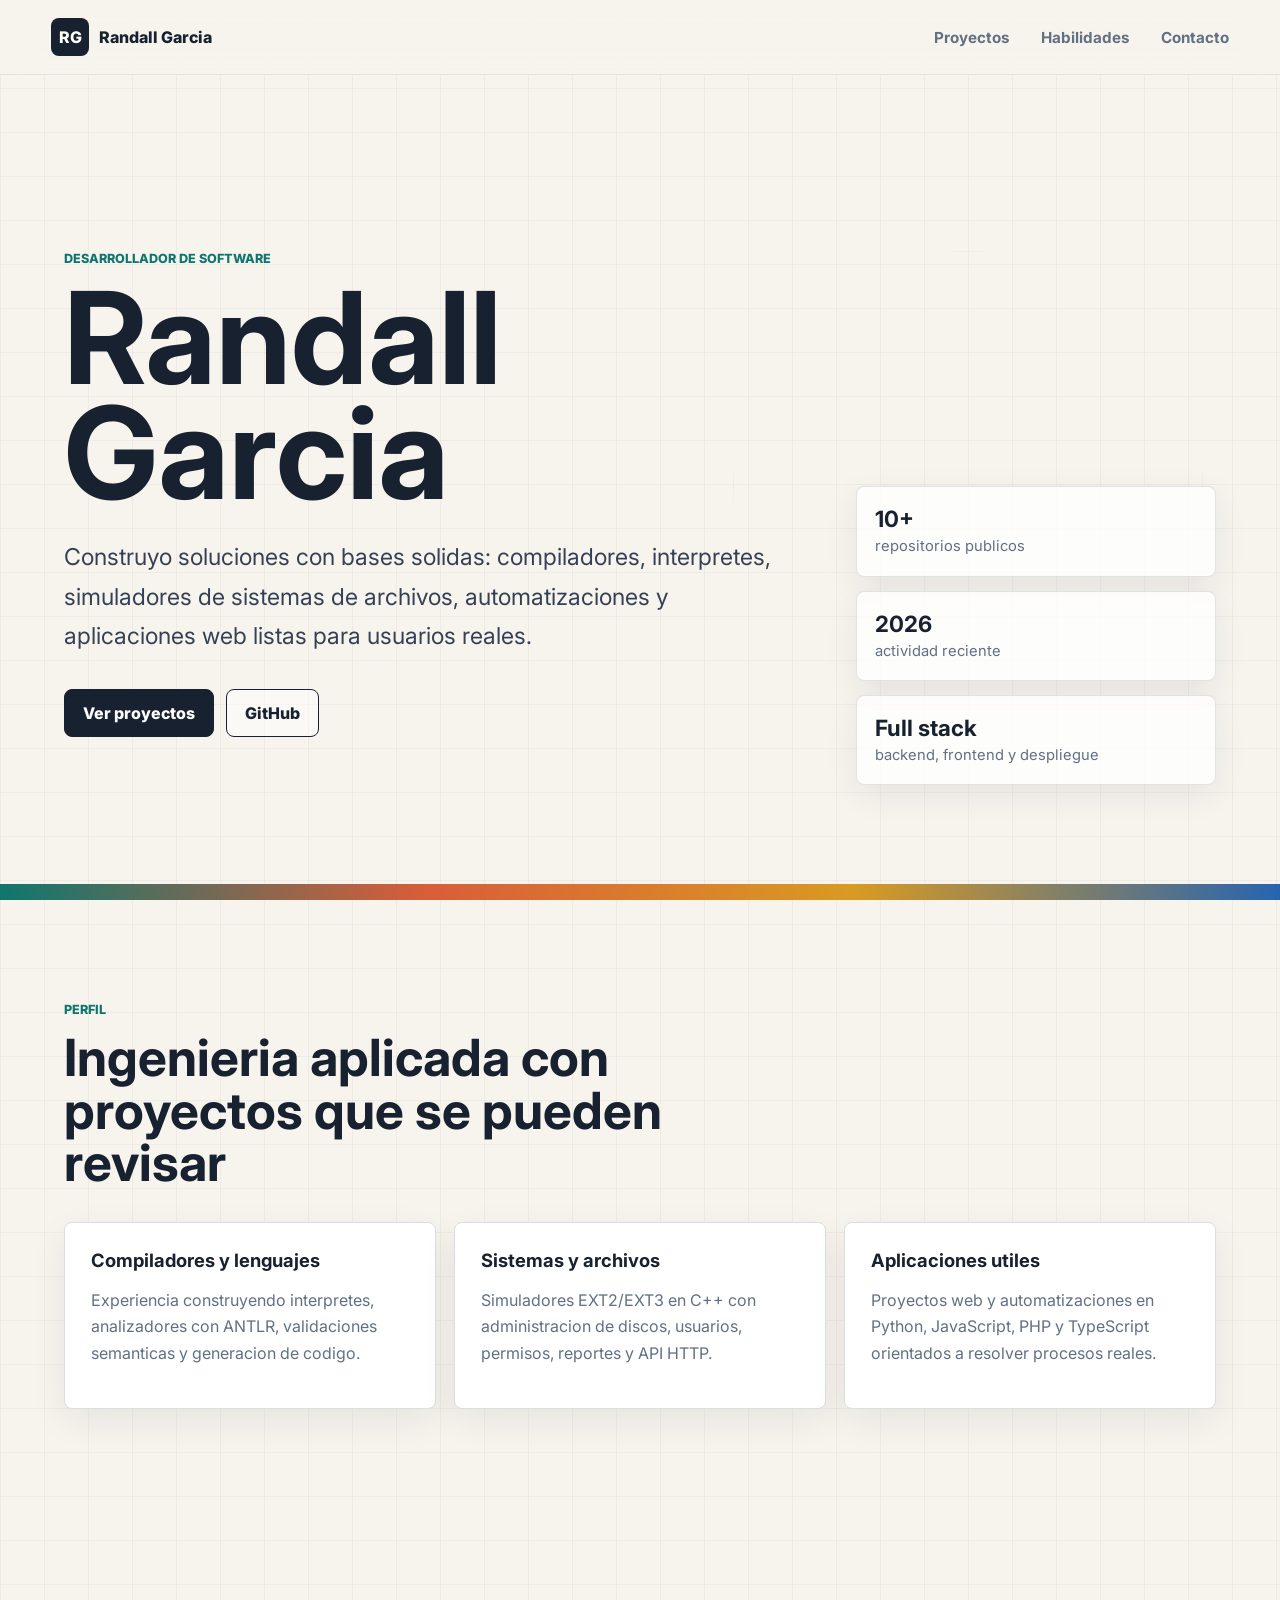
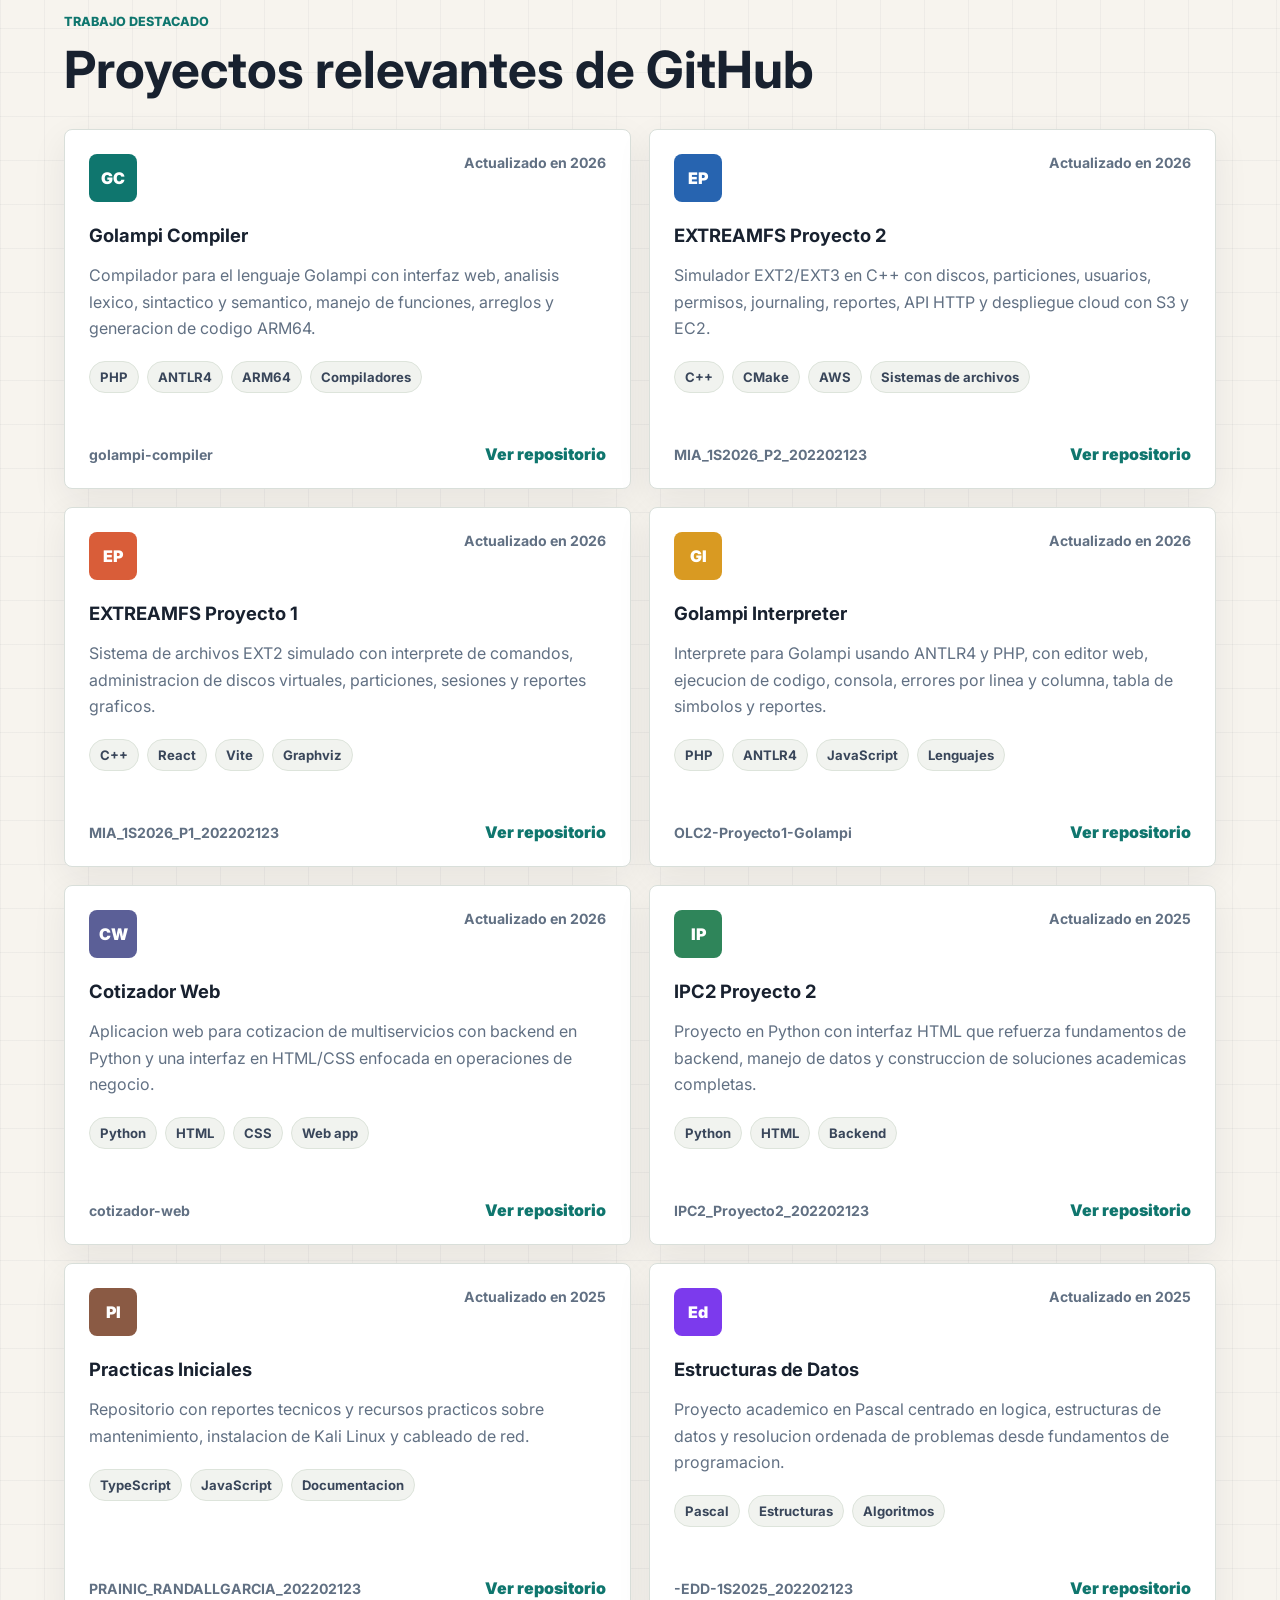
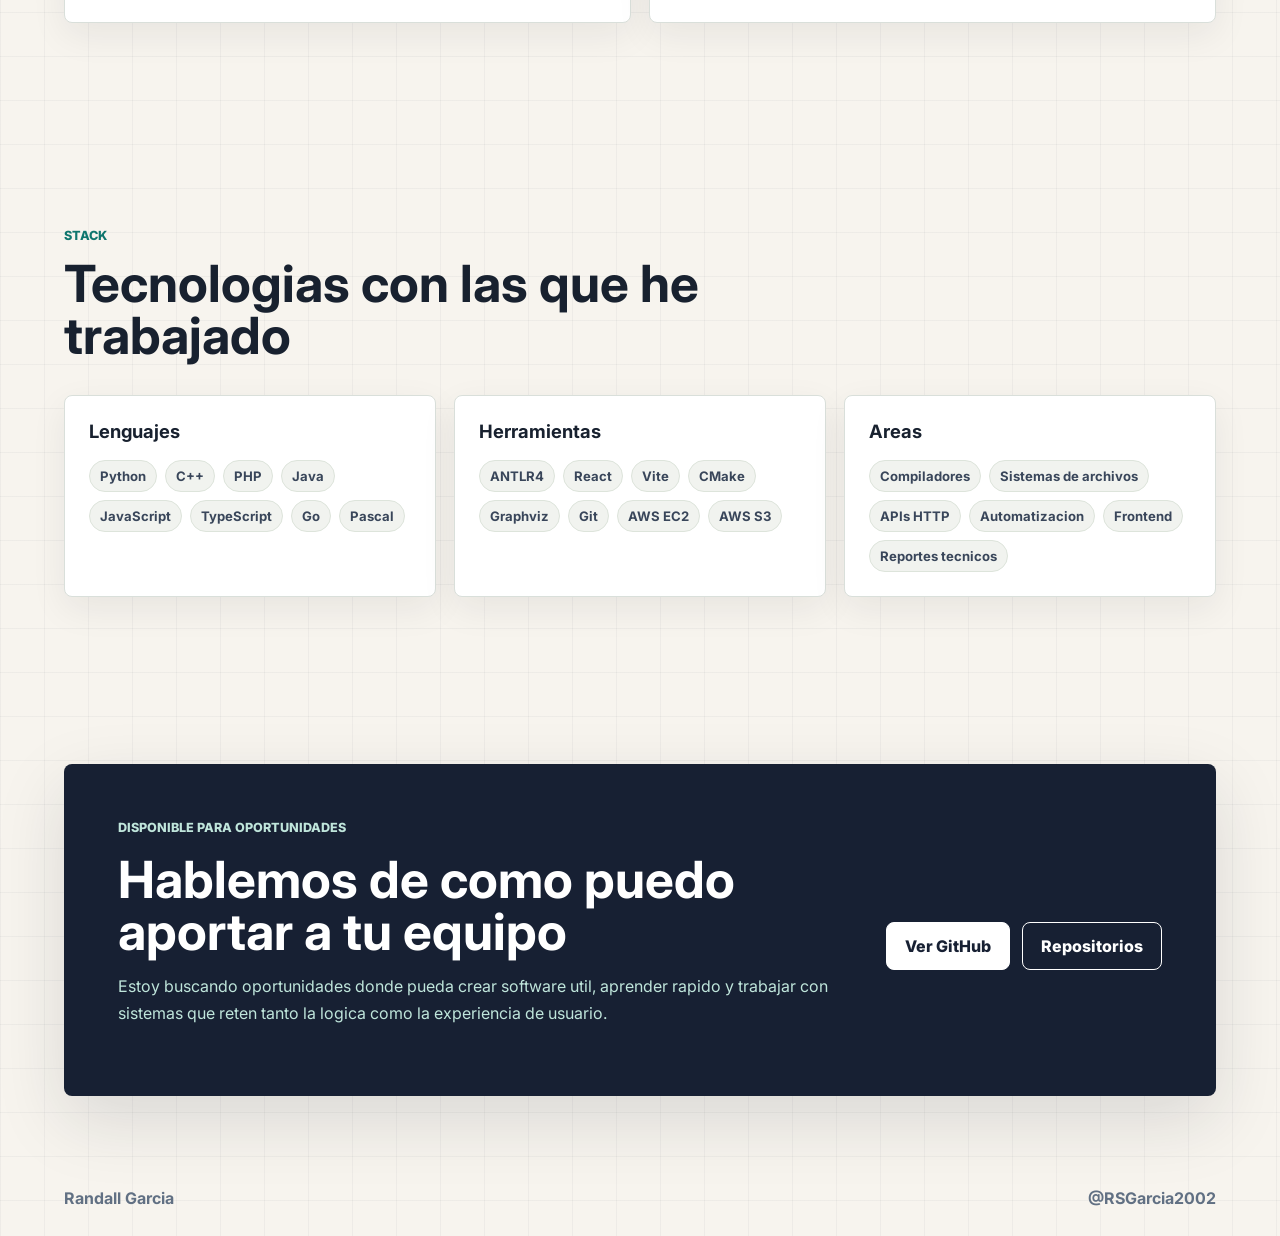
==== index.html @ 8c01e932 "Add portfolio website" ====
<!doctype html>
<html lang="es">
  <head>
    <meta charset="UTF-8" />
    <meta name="viewport" content="width=device-width, initial-scale=1.0" />
    <meta
      name="description"
      content="Portafolio profesional de Randall Garcia, desarrollador de software con proyectos en compiladores, sistemas de archivos, automatizacion y aplicaciones web."
    />
    <title>Randall Garcia | Portafolio</title>
    <link
      rel="icon"
      href="data:image/svg+xml,%3Csvg xmlns='http://www.w3.org/2000/svg' viewBox='0 0 64 64'%3E%3Crect width='64' height='64' rx='12' fill='%2318212f'/%3E%3Ctext x='32' y='40' text-anchor='middle' font-family='Arial,sans-serif' font-size='24' font-weight='700' fill='white'%3ERG%3C/text%3E%3C/svg%3E"
    />
    <link rel="preconnect" href="https://fonts.googleapis.com" />
    <link rel="preconnect" href="https://fonts.gstatic.com" crossorigin />
    <link
      href="https://fonts.googleapis.com/css2?family=Inter:wght@400;500;600;700;800&display=swap"
      rel="stylesheet"
    />
    <link rel="stylesheet" href="styles.css" />
  </head>
  <body>
    <header class="site-header">
      <a class="brand" href="#inicio" aria-label="Ir al inicio">
        <span class="brand-mark">RG</span>
        <span>Randall Garcia</span>
      </a>
      <nav class="nav-links" aria-label="Navegacion principal">
        <a href="#proyectos">Proyectos</a>
        <a href="#habilidades">Habilidades</a>
        <a href="#contacto">Contacto</a>
      </nav>
    </header>

    <main>
      <section class="hero" id="inicio">
        <div class="hero-media" aria-hidden="true">
          <img
            src="https://avatars.githubusercontent.com/u/76526778?v=4"
            alt=""
            loading="eager"
          />
        </div>
        <div class="hero-content">
          <p class="eyebrow">Desarrollador de software</p>
          <h1>Randall Garcia</h1>
          <p class="hero-copy">
            Construyo soluciones con bases solidas: compiladores, interpretes,
            simuladores de sistemas de archivos, automatizaciones y aplicaciones
            web listas para usuarios reales.
          </p>
          <div class="hero-actions">
            <a class="button primary" href="#proyectos">Ver proyectos</a>
            <a class="button ghost" href="https://github.com/RSGarcia2002" target="_blank" rel="noreferrer">
              GitHub
            </a>
          </div>
        </div>
        <aside class="hero-panel" aria-label="Resumen profesional">
          <div>
            <strong>10+</strong>
            <span>repositorios publicos</span>
          </div>
          <div>
            <strong>2026</strong>
            <span>actividad reciente</span>
          </div>
          <div>
            <strong>Full stack</strong>
            <span>backend, frontend y despliegue</span>
          </div>
        </aside>
      </section>

      <section class="section intro-section" aria-label="Enfoque profesional">
        <div class="section-heading">
          <p class="eyebrow">Perfil</p>
          <h2>Ingenieria aplicada con proyectos que se pueden revisar</h2>
        </div>
        <div class="intro-grid">
          <article>
            <h3>Compiladores y lenguajes</h3>
            <p>
              Experiencia construyendo interpretes, analizadores con ANTLR,
              validaciones semanticas y generacion de codigo.
            </p>
          </article>
          <article>
            <h3>Sistemas y archivos</h3>
            <p>
              Simuladores EXT2/EXT3 en C++ con administracion de discos,
              usuarios, permisos, reportes y API HTTP.
            </p>
          </article>
          <article>
            <h3>Aplicaciones utiles</h3>
            <p>
              Proyectos web y automatizaciones en Python, JavaScript, PHP y
              TypeScript orientados a resolver procesos reales.
            </p>
          </article>
        </div>
      </section>

      <section class="section projects-section" id="proyectos">
        <div class="section-heading">
          <p class="eyebrow">Trabajo destacado</p>
          <h2>Proyectos relevantes de GitHub</h2>
        </div>
        <div class="project-grid" id="projectGrid"></div>
      </section>

      <section class="section skills-section" id="habilidades">
        <div class="section-heading">
          <p class="eyebrow">Stack</p>
          <h2>Tecnologias con las que he trabajado</h2>
        </div>
        <div class="skills-layout">
          <div class="skill-group">
            <h3>Lenguajes</h3>
            <div class="chips">
              <span>Python</span>
              <span>C++</span>
              <span>PHP</span>
              <span>Java</span>
              <span>JavaScript</span>
              <span>TypeScript</span>
              <span>Go</span>
              <span>Pascal</span>
            </div>
          </div>
          <div class="skill-group">
            <h3>Herramientas</h3>
            <div class="chips">
              <span>ANTLR4</span>
              <span>React</span>
              <span>Vite</span>
              <span>CMake</span>
              <span>Graphviz</span>
              <span>Git</span>
              <span>AWS EC2</span>
              <span>AWS S3</span>
            </div>
          </div>
          <div class="skill-group">
            <h3>Areas</h3>
            <div class="chips">
              <span>Compiladores</span>
              <span>Sistemas de archivos</span>
              <span>APIs HTTP</span>
              <span>Automatizacion</span>
              <span>Frontend</span>
              <span>Reportes tecnicos</span>
            </div>
          </div>
        </div>
      </section>

      <section class="contact-section" id="contacto">
        <div>
          <p class="eyebrow">Disponible para oportunidades</p>
          <h2>Hablemos de como puedo aportar a tu equipo</h2>
          <p>
            Estoy buscando oportunidades donde pueda crear software util,
            aprender rapido y trabajar con sistemas que reten tanto la logica
            como la experiencia de usuario.
          </p>
        </div>
        <div class="contact-actions">
          <a class="button primary" href="https://github.com/RSGarcia2002" target="_blank" rel="noreferrer">
            Ver GitHub
          </a>
          <a class="button ghost" href="https://github.com/RSGarcia2002?tab=repositories" target="_blank" rel="noreferrer">
            Repositorios
          </a>
        </div>
      </section>
    </main>

    <footer class="site-footer">
      <span>Randall Garcia</span>
      <a href="https://github.com/RSGarcia2002" target="_blank" rel="noreferrer">@RSGarcia2002</a>
    </footer>

    <script src="script.js"></script>
  </body>
</html>
---- styles.css ----
:root {
  color-scheme: light;
  --ink: #18212f;
  --muted: #617083;
  --paper: #f7f4ee;
  --surface: #ffffff;
  --line: #d9dfda;
  --teal: #0f766e;
  --coral: #d95d39;
  --amber: #d99a22;
  --blue: #2764b0;
  --shadow: 0 24px 70px rgba(24, 33, 47, 0.13);
}

* {
  box-sizing: border-box;
}

html {
  scroll-behavior: smooth;
}

body {
  margin: 0;
  font-family: Inter, system-ui, -apple-system, BlinkMacSystemFont, "Segoe UI", sans-serif;
  color: var(--ink);
  background:
    linear-gradient(90deg, rgba(24, 33, 47, 0.04) 1px, transparent 1px),
    linear-gradient(rgba(24, 33, 47, 0.04) 1px, transparent 1px),
    var(--paper);
  background-size: 44px 44px;
}

a {
  color: inherit;
  text-decoration: none;
}

.site-header {
  position: sticky;
  top: 0;
  z-index: 10;
  display: flex;
  align-items: center;
  justify-content: space-between;
  gap: 24px;
  padding: 18px clamp(18px, 4vw, 56px);
  background: rgba(247, 244, 238, 0.88);
  border-bottom: 1px solid rgba(24, 33, 47, 0.08);
  backdrop-filter: blur(16px);
}

.brand {
  display: inline-flex;
  align-items: center;
  gap: 10px;
  font-weight: 800;
}

.brand-mark {
  display: inline-grid;
  width: 38px;
  height: 38px;
  place-items: center;
  color: white;
  background: var(--ink);
  border-radius: 8px;
}

.nav-links {
  display: flex;
  align-items: center;
  gap: clamp(14px, 3vw, 32px);
  color: var(--muted);
  font-size: 0.95rem;
  font-weight: 700;
}

.nav-links a:hover {
  color: var(--ink);
}

.hero {
  position: relative;
  min-height: calc(100svh - 75px);
  display: grid;
  grid-template-columns: minmax(0, 1fr) minmax(240px, 360px);
  align-items: center;
  gap: clamp(28px, 5vw, 72px);
  padding: clamp(44px, 7vw, 96px) clamp(18px, 5vw, 72px) clamp(36px, 6vw, 78px);
  overflow: hidden;
}

.hero::after {
  content: "";
  position: absolute;
  right: 0;
  bottom: 0;
  left: 0;
  height: 16px;
  background: linear-gradient(90deg, var(--teal), var(--coral), var(--amber), var(--blue));
}

.hero-media {
  position: absolute;
  right: clamp(18px, 6vw, 92px);
  top: 50%;
  width: min(42vw, 470px);
  aspect-ratio: 1;
  transform: translateY(-50%);
  opacity: 0.16;
  pointer-events: none;
}

.hero-media img {
  width: 100%;
  height: 100%;
  object-fit: cover;
  border-radius: 999px;
  filter: grayscale(1) contrast(1.1);
}

.hero-content {
  position: relative;
  z-index: 1;
  max-width: 860px;
}

.eyebrow {
  margin: 0 0 14px;
  color: var(--teal);
  font-size: 0.79rem;
  font-weight: 800;
  letter-spacing: 0;
  text-transform: uppercase;
}

h1,
h2,
h3,
p {
  overflow-wrap: anywhere;
}

h1 {
  max-width: 900px;
  margin: 0;
  font-size: clamp(3.4rem, 10vw, 8.8rem);
  line-height: 0.9;
  letter-spacing: 0;
}

.hero-copy {
  max-width: 760px;
  margin: 28px 0 0;
  color: #344155;
  font-size: clamp(1.08rem, 2vw, 1.45rem);
  line-height: 1.7;
}

.hero-actions,
.contact-actions {
  display: flex;
  flex-wrap: wrap;
  gap: 12px;
  margin-top: 32px;
}

.button {
  display: inline-flex;
  min-height: 48px;
  align-items: center;
  justify-content: center;
  padding: 0 18px;
  border: 1px solid var(--ink);
  border-radius: 8px;
  font-weight: 800;
  transition: transform 160ms ease, background 160ms ease, color 160ms ease;
}

.button:hover {
  transform: translateY(-2px);
}

.button.primary {
  color: white;
  background: var(--ink);
}

.button.ghost {
  background: rgba(255, 255, 255, 0.45);
}

.hero-panel {
  position: relative;
  z-index: 1;
  display: grid;
  gap: 14px;
  align-self: end;
  padding-bottom: 38px;
}

.hero-panel div {
  padding: 18px;
  background: rgba(255, 255, 255, 0.78);
  border: 1px solid rgba(24, 33, 47, 0.12);
  border-radius: 8px;
  box-shadow: 0 10px 32px rgba(24, 33, 47, 0.08);
}

.hero-panel strong,
.hero-panel span {
  display: block;
}

.hero-panel strong {
  font-size: 1.4rem;
}

.hero-panel span {
  margin-top: 4px;
  color: var(--muted);
  font-size: 0.92rem;
  line-height: 1.45;
}

.section {
  padding: clamp(58px, 8vw, 104px) clamp(18px, 5vw, 72px);
}

.section-heading {
  max-width: 760px;
  margin-bottom: 34px;
}

.section-heading h2,
.contact-section h2 {
  margin: 0;
  font-size: clamp(2rem, 4vw, 4rem);
  line-height: 1.02;
  letter-spacing: 0;
}

.intro-grid,
.project-grid,
.skills-layout {
  display: grid;
  gap: 18px;
}

.intro-grid {
  grid-template-columns: repeat(3, minmax(0, 1fr));
}

.intro-grid article,
.project-card,
.skill-group {
  background: var(--surface);
  border: 1px solid var(--line);
  border-radius: 8px;
  box-shadow: 0 12px 36px rgba(24, 33, 47, 0.07);
}

.intro-grid article {
  padding: 26px;
}

.intro-grid h3,
.project-card h3,
.skill-group h3 {
  margin: 0;
  font-size: 1.15rem;
}

.intro-grid p,
.project-card p,
.contact-section p {
  color: var(--muted);
  line-height: 1.65;
}

.project-grid {
  grid-template-columns: repeat(2, minmax(0, 1fr));
}

.project-card {
  display: flex;
  min-height: 360px;
  flex-direction: column;
  padding: 24px;
}

.project-topline {
  display: flex;
  align-items: flex-start;
  justify-content: space-between;
  gap: 14px;
  margin-bottom: 22px;
}

.project-icon {
  display: inline-grid;
  width: 48px;
  height: 48px;
  flex: 0 0 auto;
  place-items: center;
  color: white;
  background: var(--accent, var(--teal));
  border-radius: 8px;
  font-weight: 900;
}

.project-card p {
  margin: 16px 0 0;
}

.project-tags,
.chips {
  display: flex;
  flex-wrap: wrap;
  gap: 8px;
}

.project-tags {
  margin-top: 20px;
}

.project-tags span,
.chips span {
  display: inline-flex;
  min-height: 32px;
  align-items: center;
  padding: 0 10px;
  color: #39465a;
  background: #f1f3ef;
  border: 1px solid #dde4db;
  border-radius: 999px;
  font-size: 0.82rem;
  font-weight: 700;
}

.project-footer {
  display: flex;
  flex-wrap: wrap;
  align-items: center;
  justify-content: space-between;
  gap: 14px;
  margin-top: auto;
  padding-top: 24px;
}

.project-date {
  color: var(--muted);
  font-size: 0.88rem;
  font-weight: 700;
}

.project-link {
  color: var(--teal);
  font-weight: 900;
}

.project-link:hover {
  color: var(--coral);
}

.skills-layout {
  grid-template-columns: repeat(3, minmax(0, 1fr));
}

.skill-group {
  padding: 24px;
}

.chips {
  margin-top: 18px;
}

.contact-section {
  display: grid;
  grid-template-columns: minmax(0, 1fr) auto;
  gap: 32px;
  align-items: center;
  margin: clamp(18px, 5vw, 72px);
  padding: clamp(28px, 5vw, 54px);
  color: white;
  background: #172033;
  border-radius: 8px;
  box-shadow: var(--shadow);
}

.contact-section .eyebrow,
.contact-section p {
  color: #bfe5db;
}

.contact-section .button {
  border-color: white;
}

.contact-section .button.primary {
  color: #172033;
  background: white;
}

.contact-section .button.ghost {
  color: white;
  background: transparent;
}

.site-footer {
  display: flex;
  flex-wrap: wrap;
  justify-content: space-between;
  gap: 14px;
  padding: 28px clamp(18px, 5vw, 72px);
  color: var(--muted);
  font-weight: 700;
}

@media (max-width: 920px) {
  .hero {
    grid-template-columns: 1fr;
  }

  .hero-media {
    width: min(78vw, 420px);
    right: -80px;
    top: 36%;
  }

  .hero-panel {
    grid-template-columns: repeat(3, minmax(0, 1fr));
    padding-bottom: 24px;
  }

  .intro-grid,
  .project-grid,
  .skills-layout,
  .contact-section {
    grid-template-columns: 1fr;
  }
}

@media (max-width: 680px) {
  .site-header {
    align-items: flex-start;
    flex-direction: column;
  }

  .nav-links {
    width: 100%;
    justify-content: space-between;
  }

  .hero {
    min-height: auto;
    padding-top: 54px;
  }

  .hero-panel {
    grid-template-columns: 1fr;
  }

  .project-card {
    min-height: auto;
  }

  .contact-actions {
    align-items: stretch;
    flex-direction: column;
  }

  .button {
    width: 100%;
  }
}
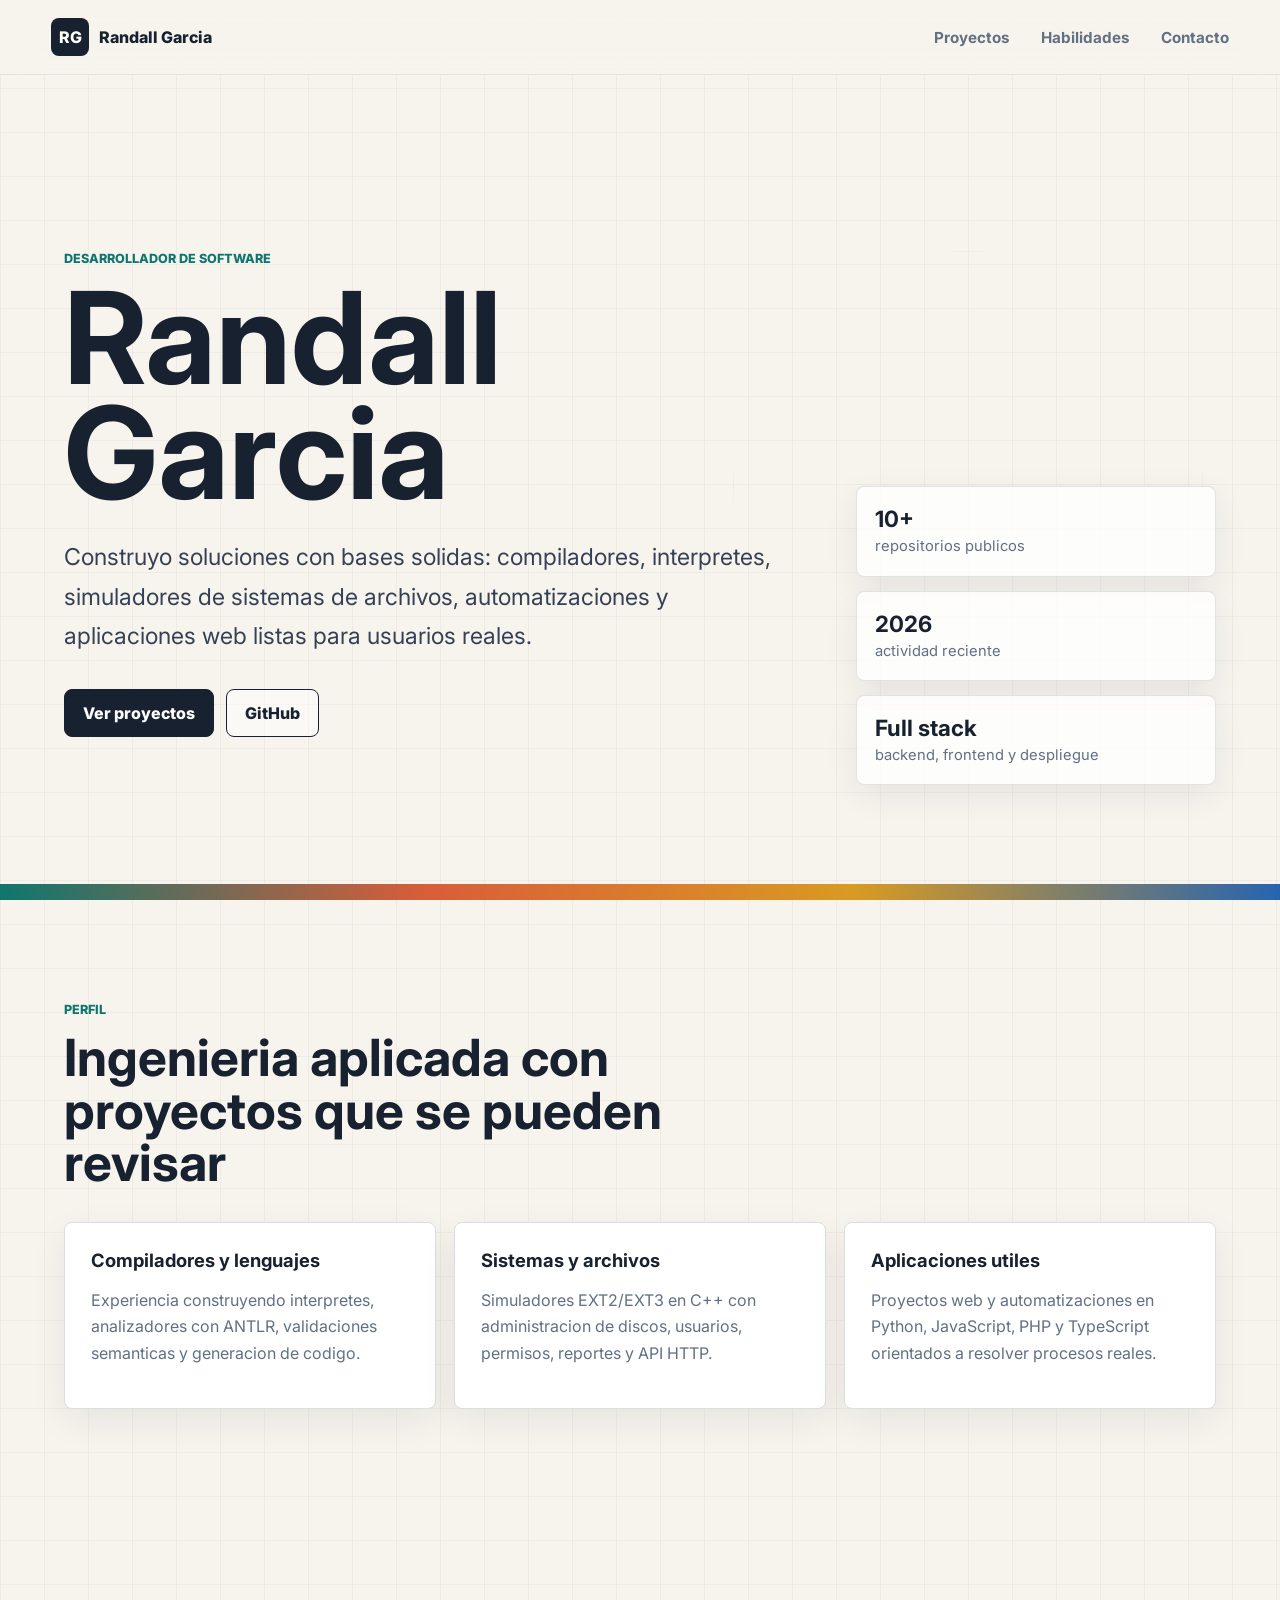
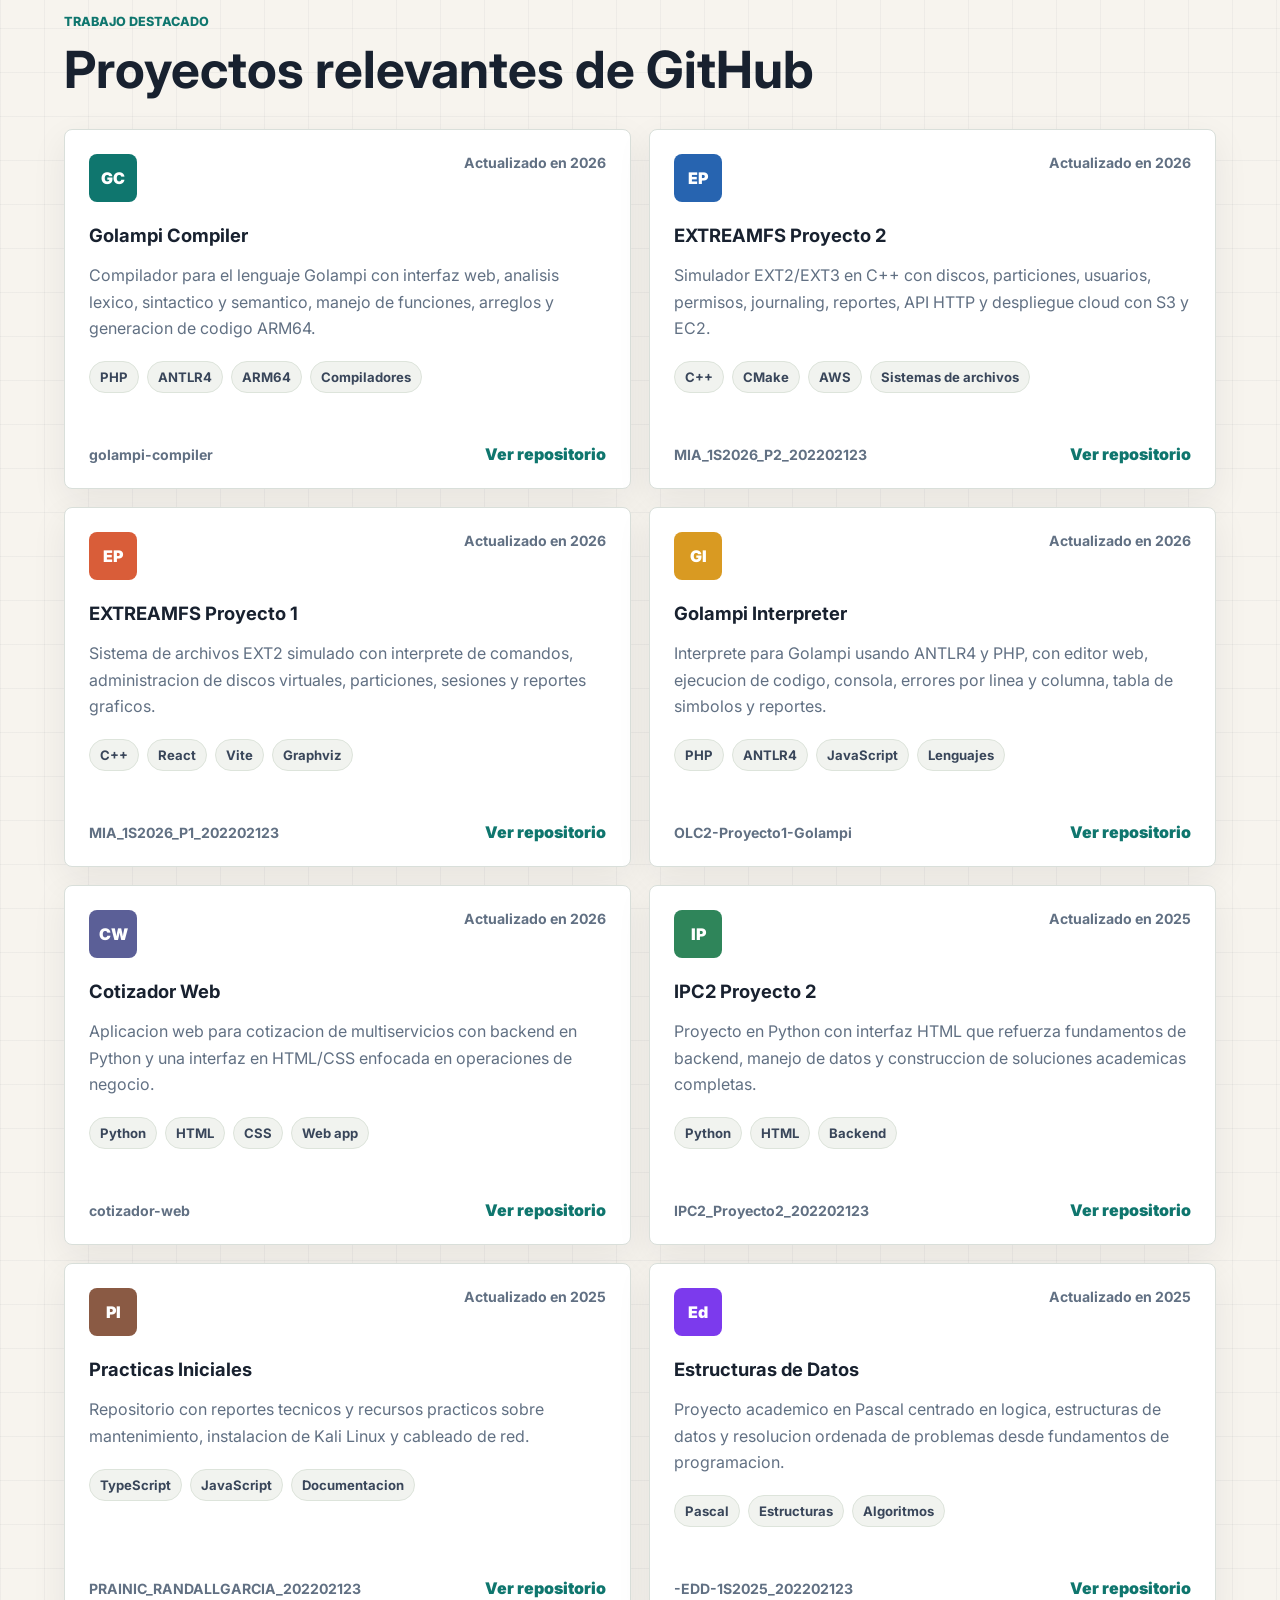
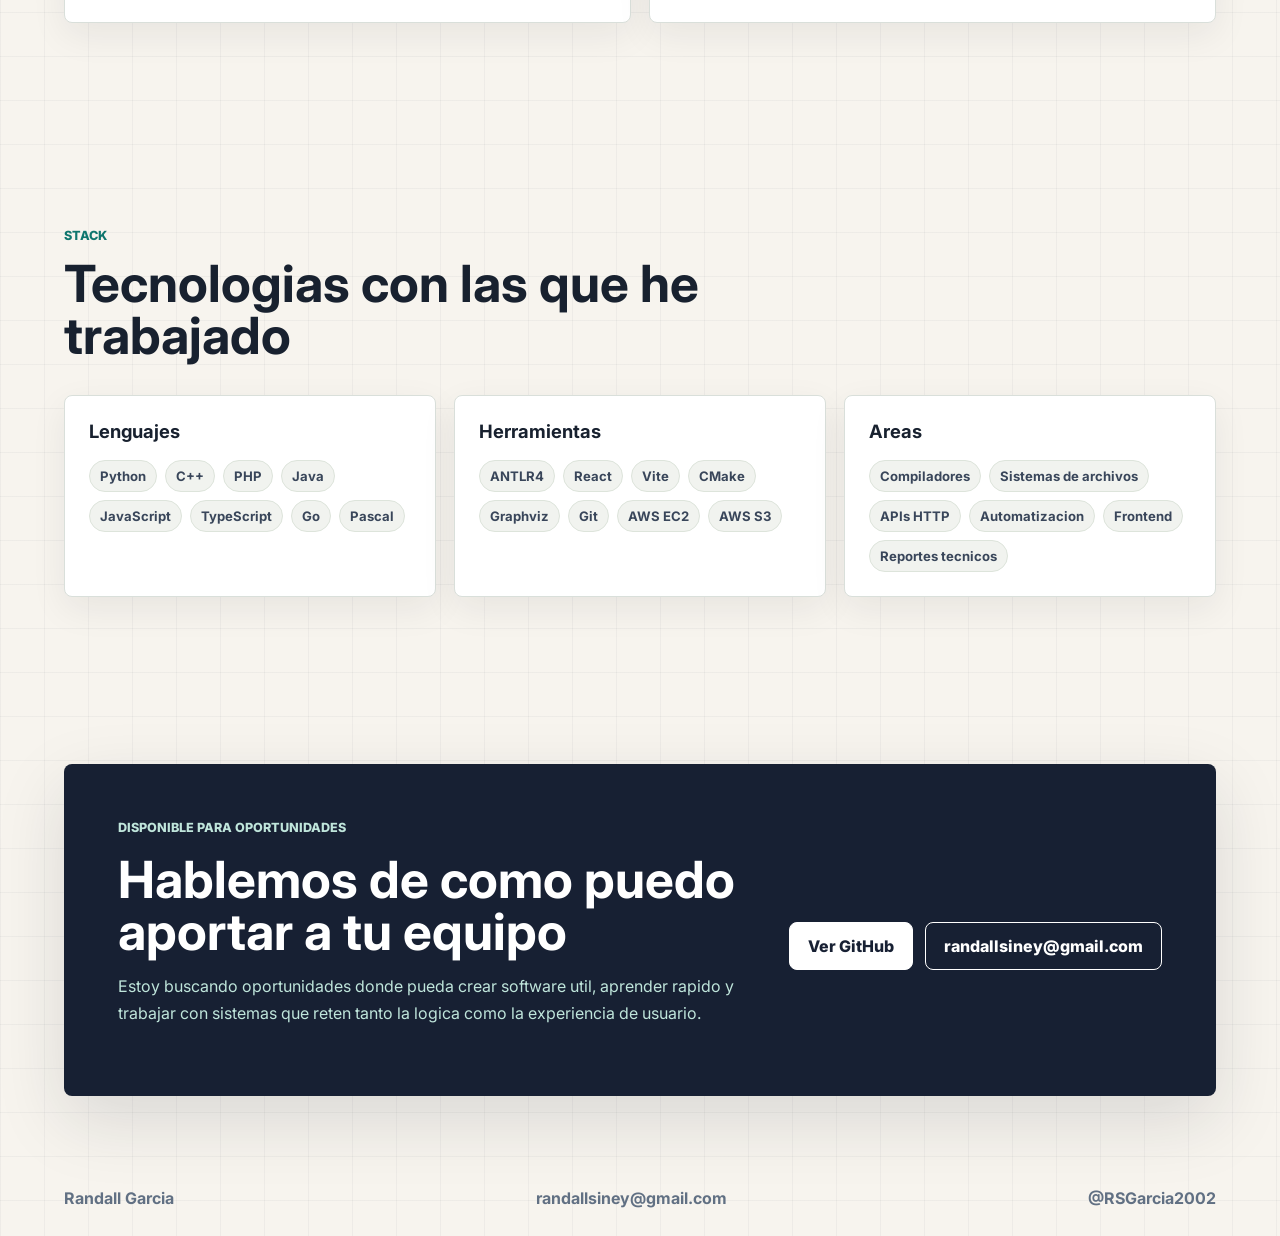
==== commit 7d7188d5: "Add contact email" ====
--- a/index.html
+++ b/index.html
@@ -171,8 +171,8 @@
           <a class="button primary" href="https://github.com/RSGarcia2002" target="_blank" rel="noreferrer">
             Ver GitHub
           </a>
-          <a class="button ghost" href="https://github.com/RSGarcia2002?tab=repositories" target="_blank" rel="noreferrer">
-            Repositorios
+          <a class="button ghost" href="mailto:randallsiney@gmail.com">
+            randallsiney@gmail.com
           </a>
         </div>
       </section>
@@ -180,6 +180,7 @@
 
     <footer class="site-footer">
       <span>Randall Garcia</span>
+      <a href="mailto:randallsiney@gmail.com">randallsiney@gmail.com</a>
       <a href="https://github.com/RSGarcia2002" target="_blank" rel="noreferrer">@RSGarcia2002</a>
     </footer>
 
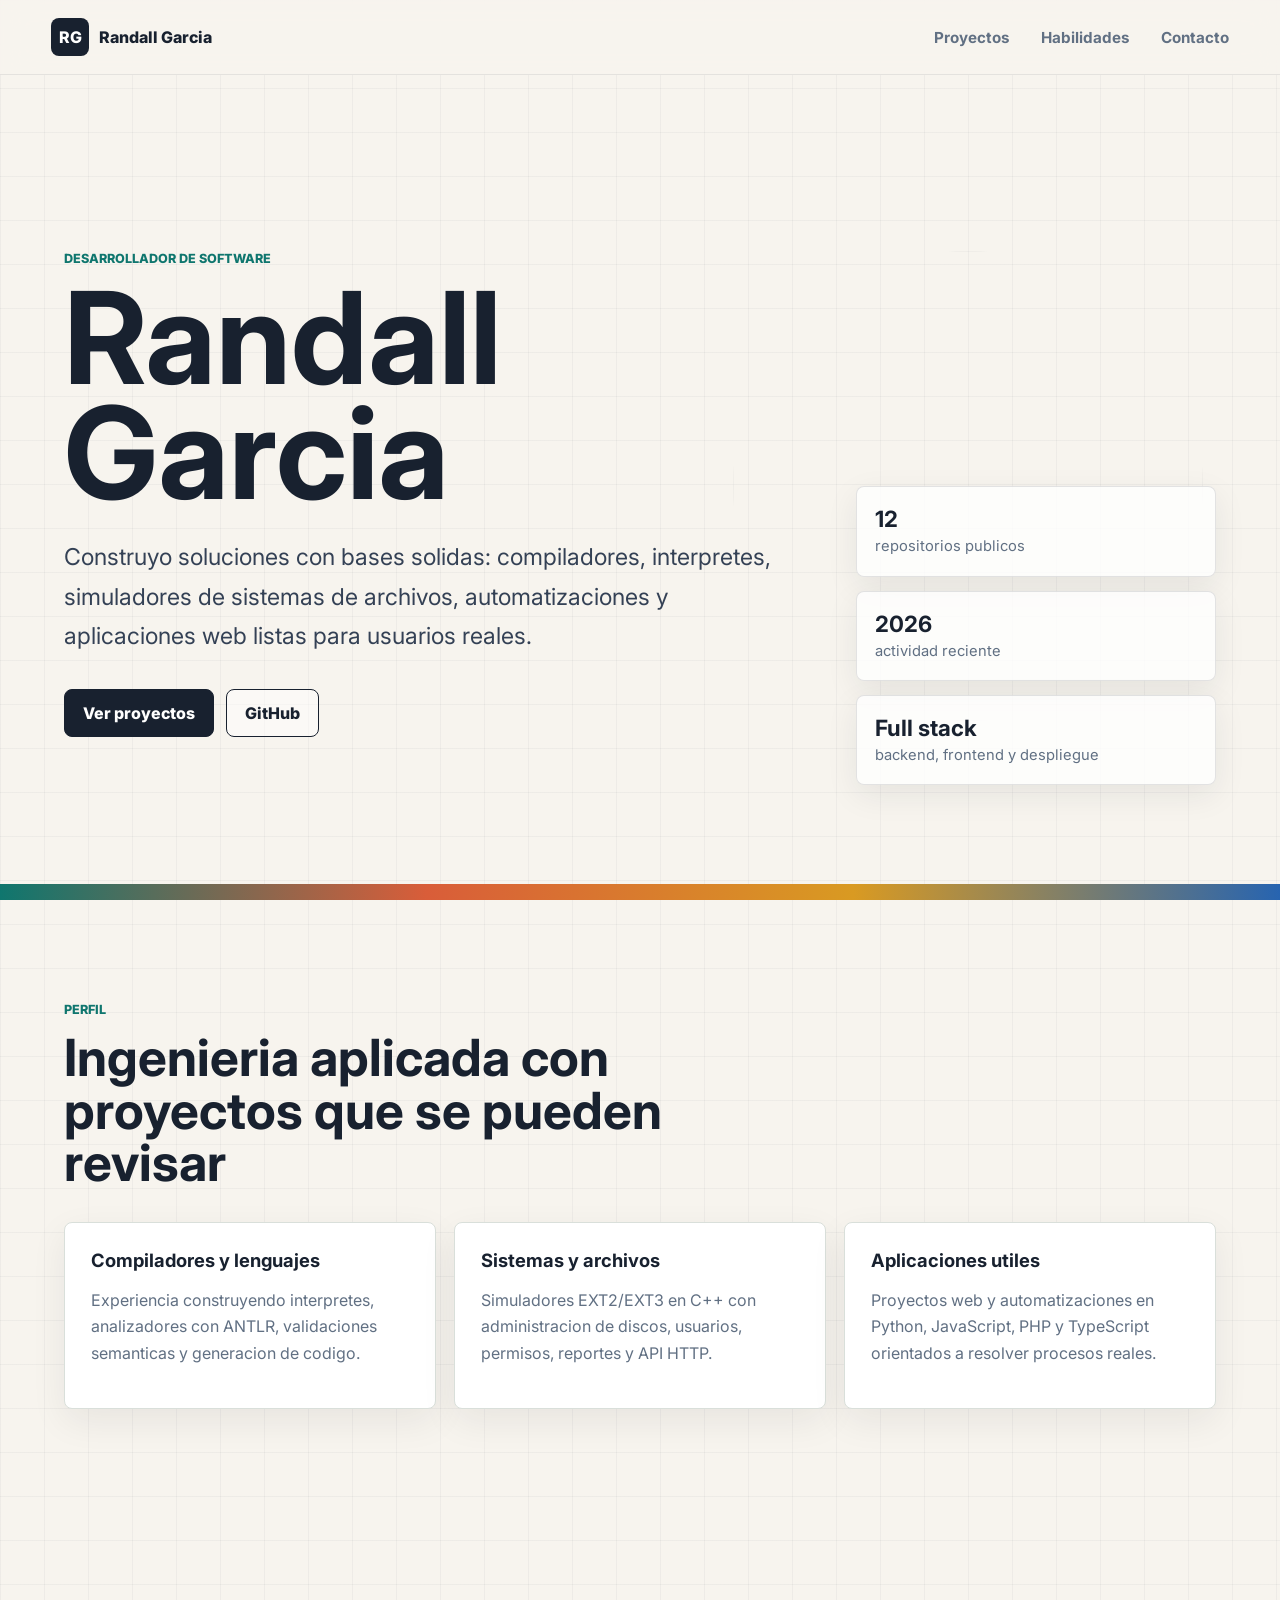
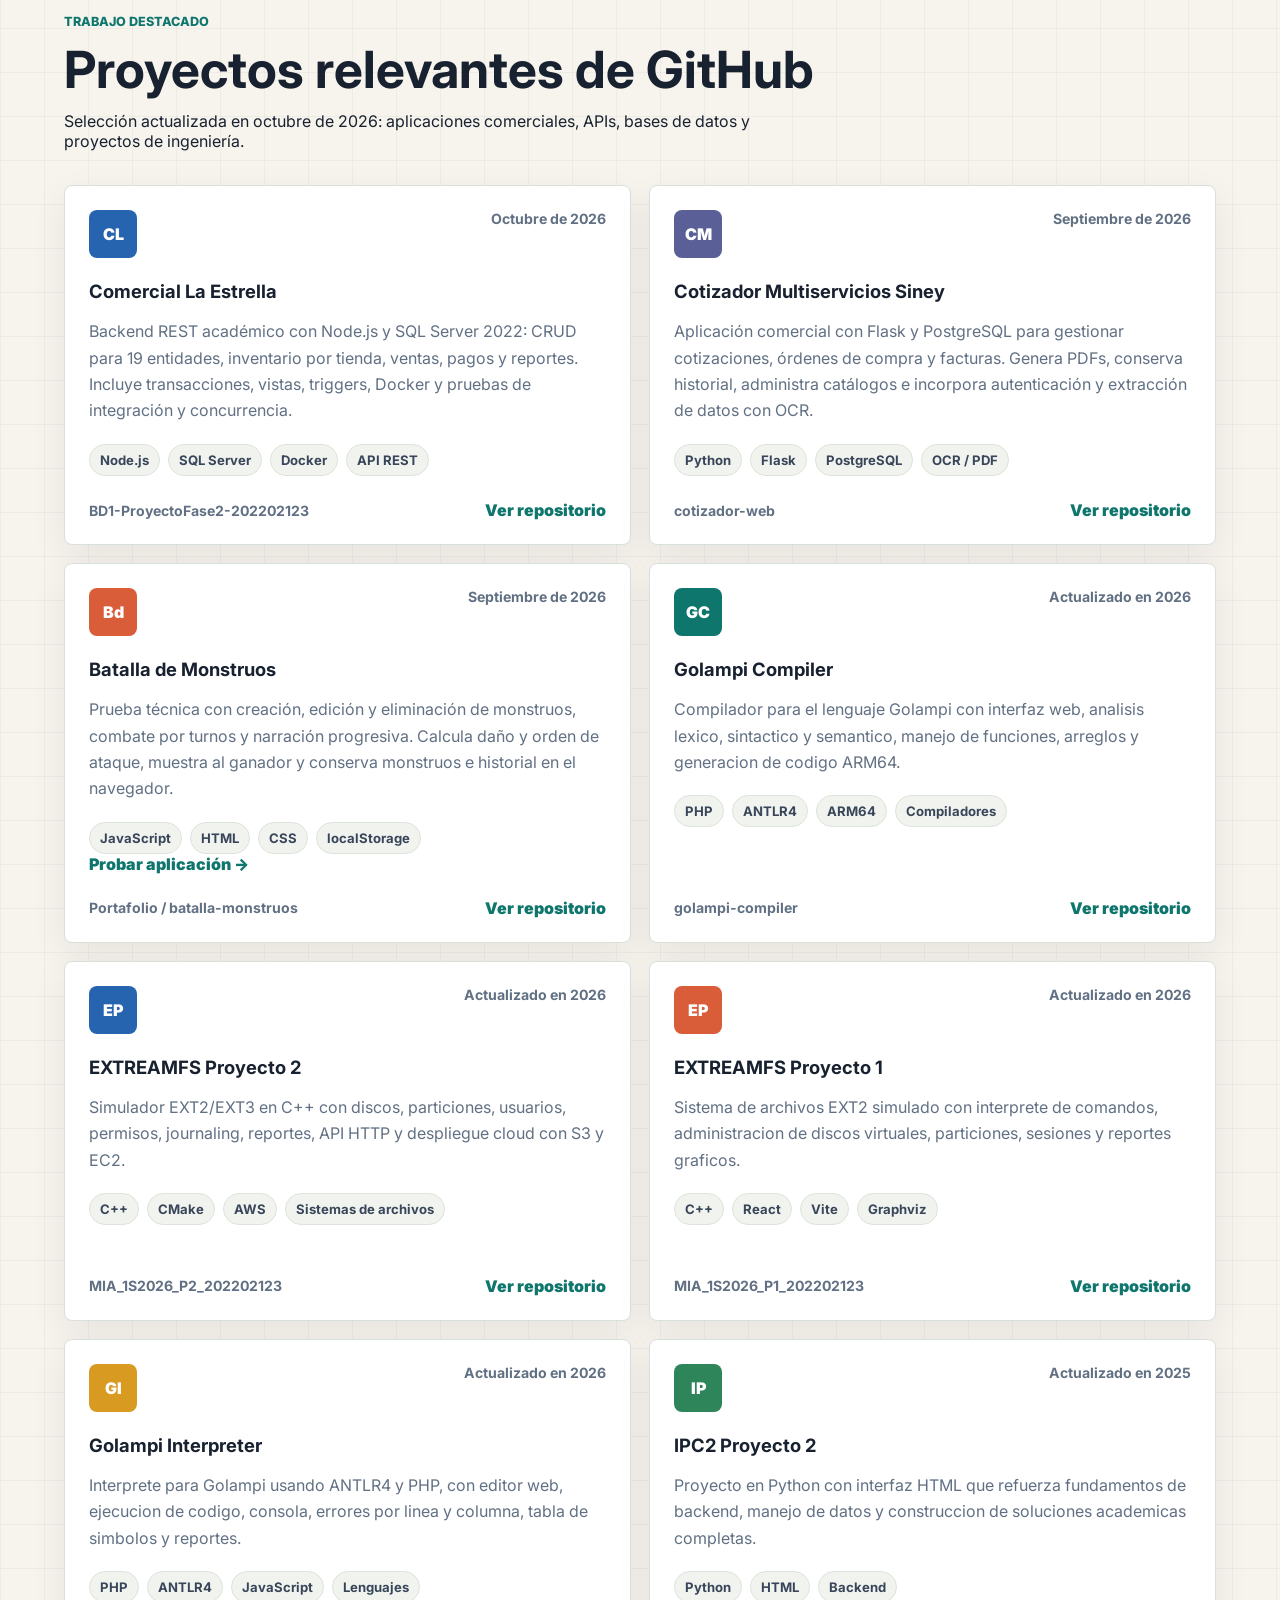
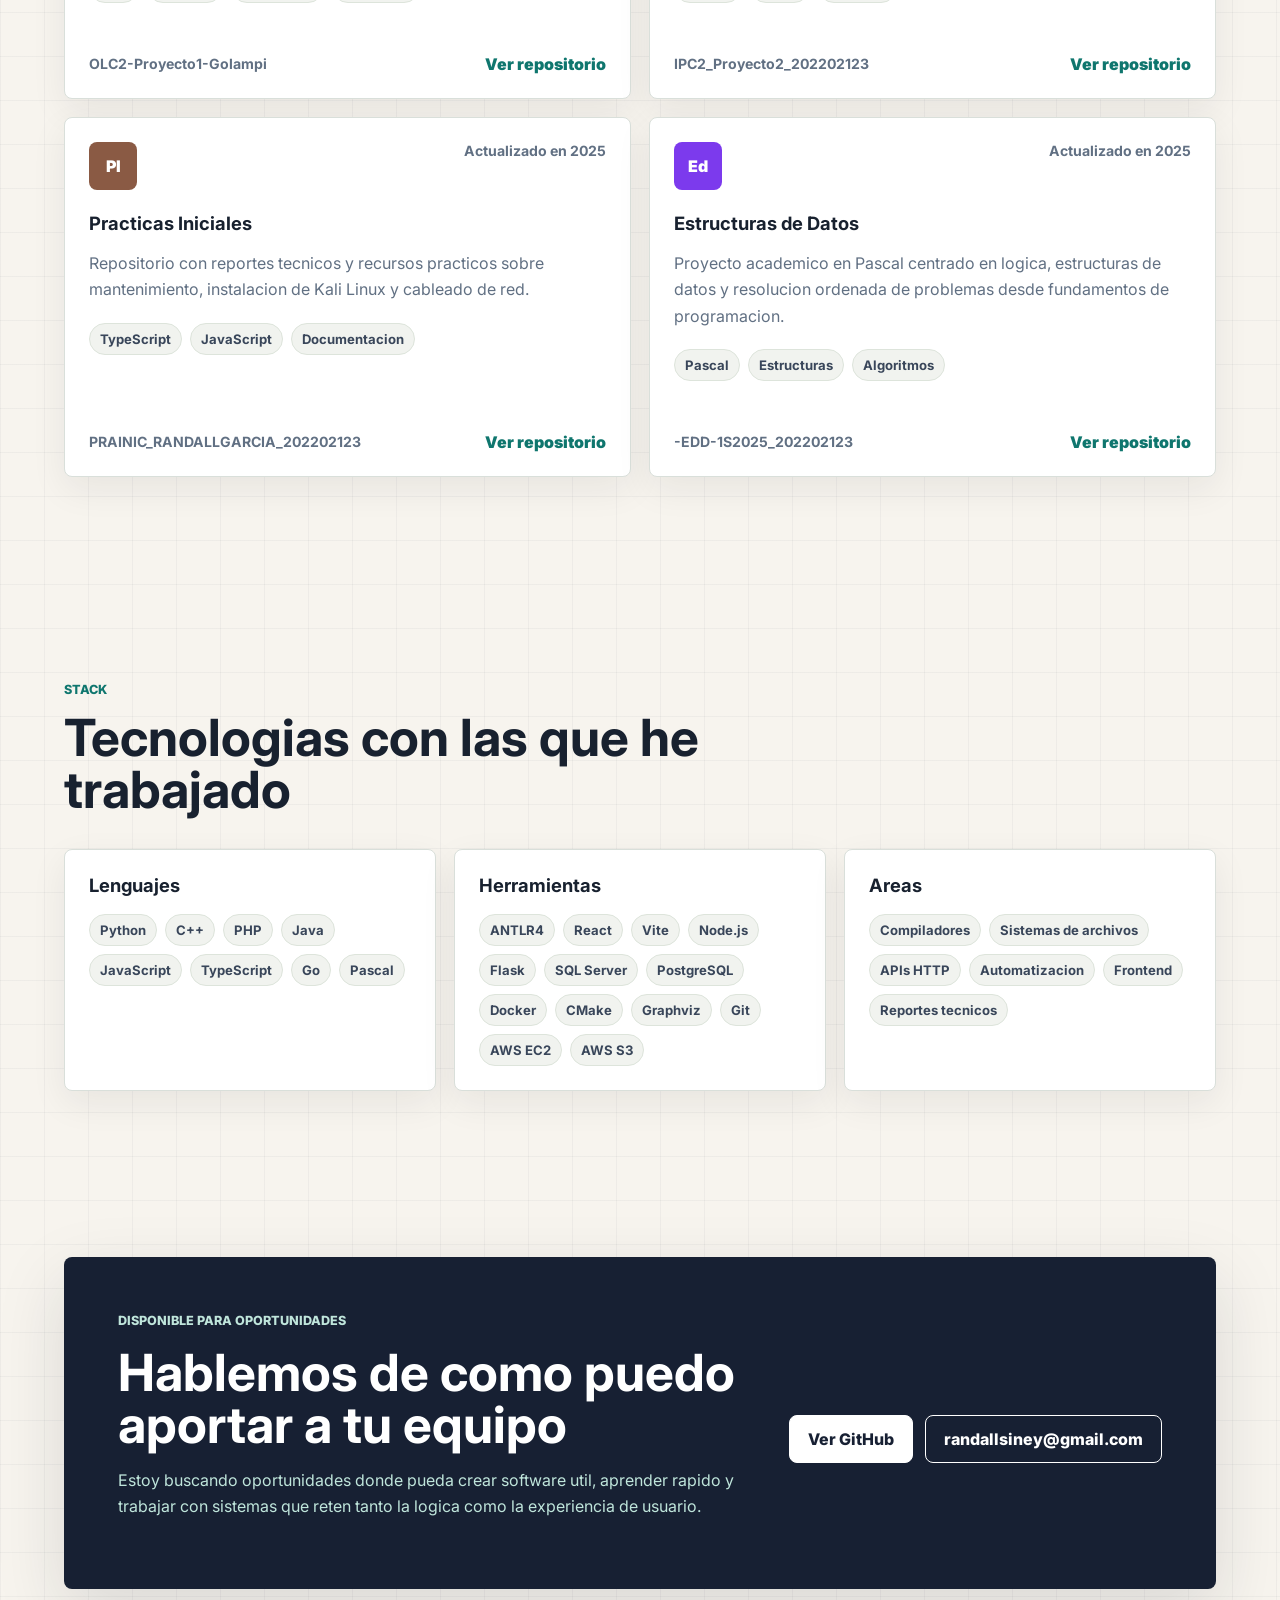
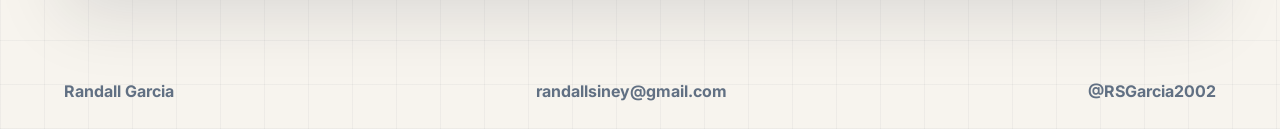
==== commit 70ecee6d: "Update portfolio with recent database and web projects" ====
--- a/index.html
+++ b/index.html
@@ -59,7 +59,7 @@
         </div>
         <aside class="hero-panel" aria-label="Resumen profesional">
           <div>
-            <strong>10+</strong>
+            <strong>12</strong>
             <span>repositorios publicos</span>
           </div>
           <div>
@@ -107,6 +107,7 @@
         <div class="section-heading">
           <p class="eyebrow">Trabajo destacado</p>
           <h2>Proyectos relevantes de GitHub</h2>
+          <p>Selección actualizada en octubre de 2026: aplicaciones comerciales, APIs, bases de datos y proyectos de ingeniería.</p>
         </div>
         <div class="project-grid" id="projectGrid"></div>
       </section>
@@ -136,6 +137,11 @@
               <span>ANTLR4</span>
               <span>React</span>
               <span>Vite</span>
+              <span>Node.js</span>
+              <span>Flask</span>
+              <span>SQL Server</span>
+              <span>PostgreSQL</span>
+              <span>Docker</span>
               <span>CMake</span>
               <span>Graphviz</span>
               <span>Git</span>
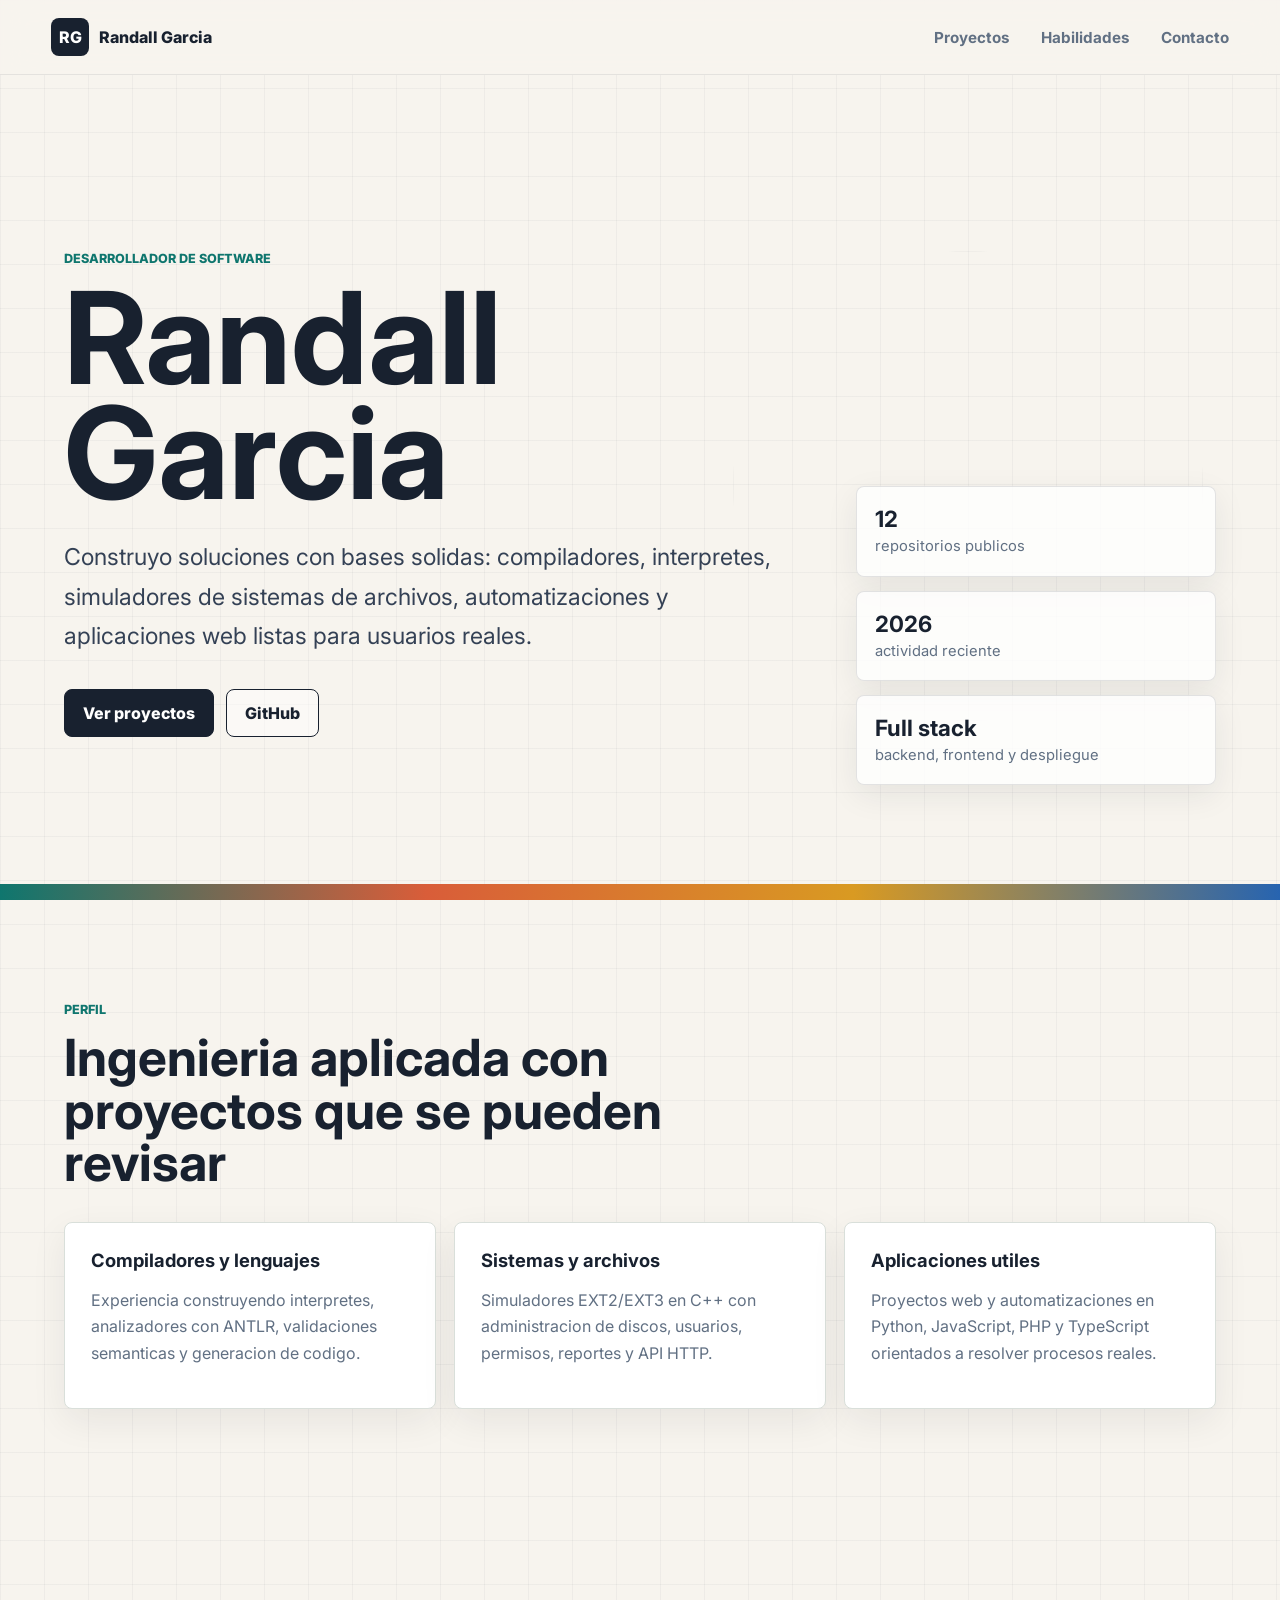
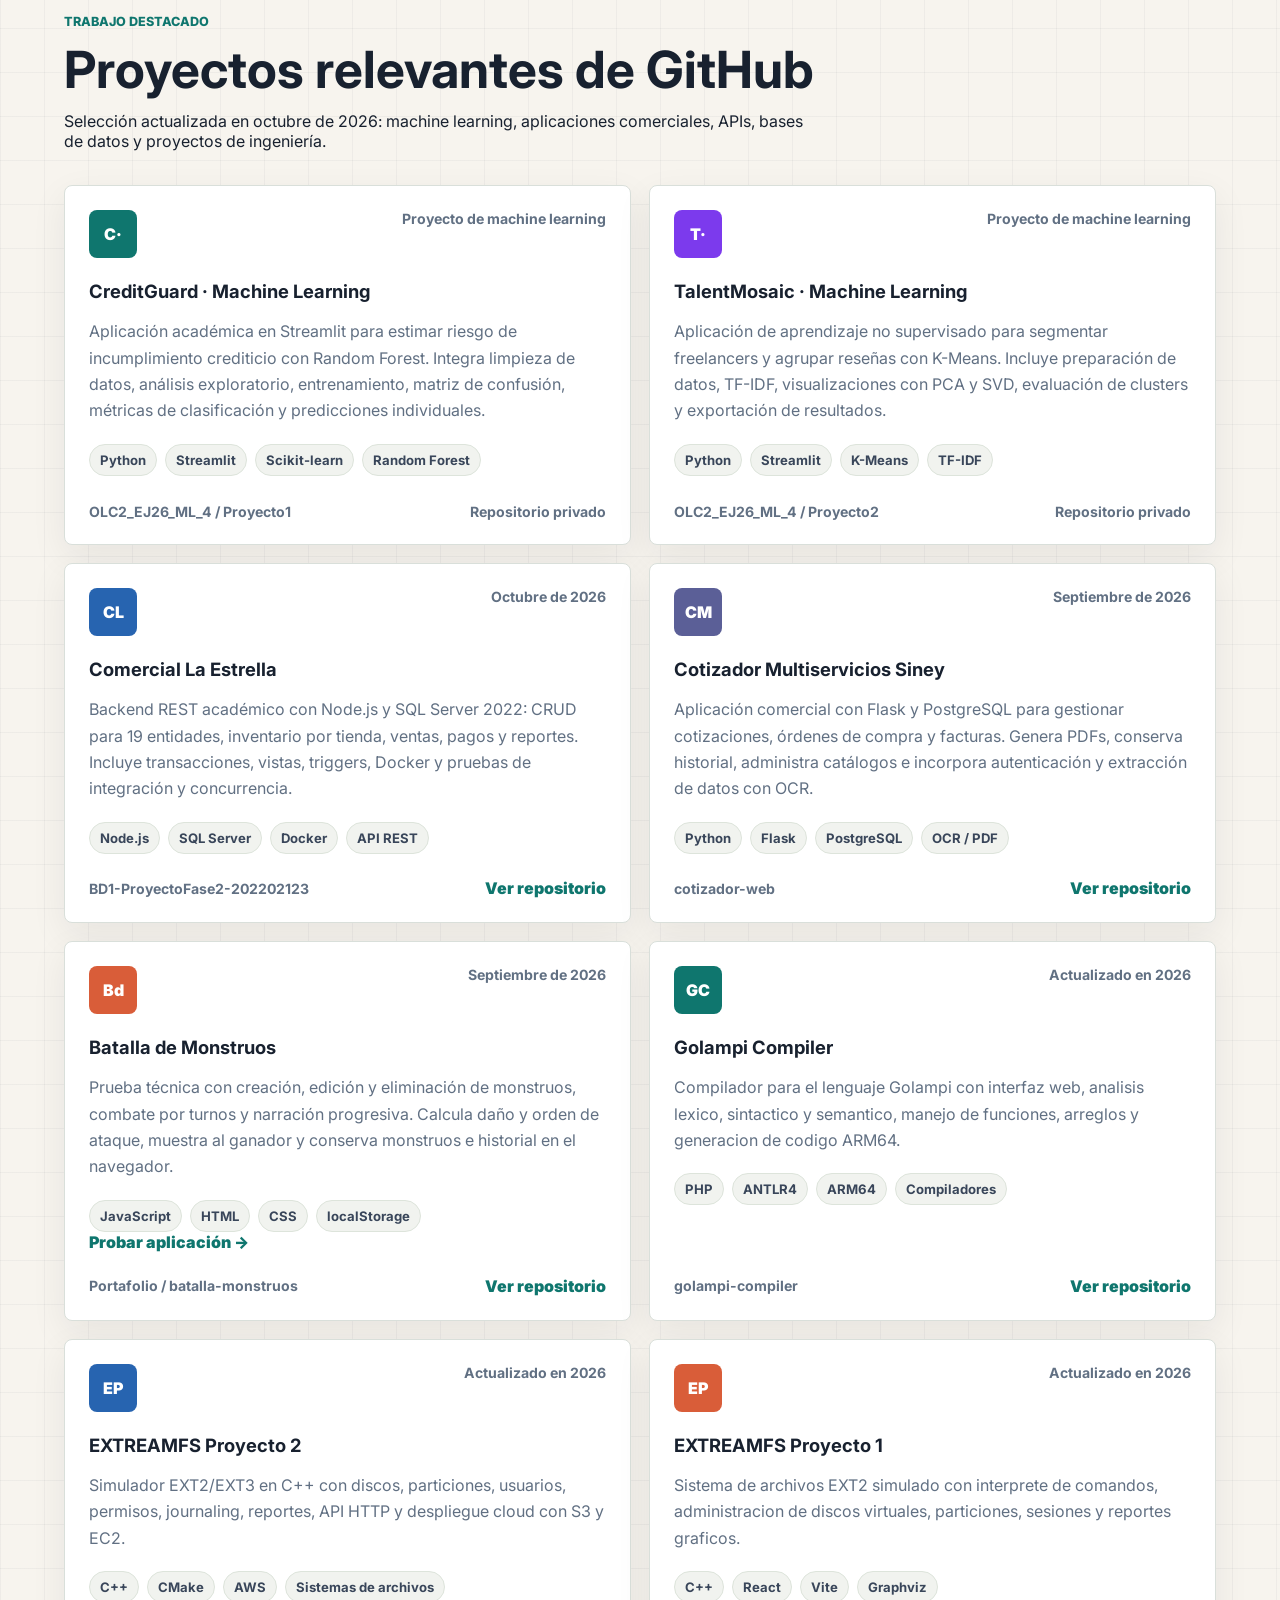
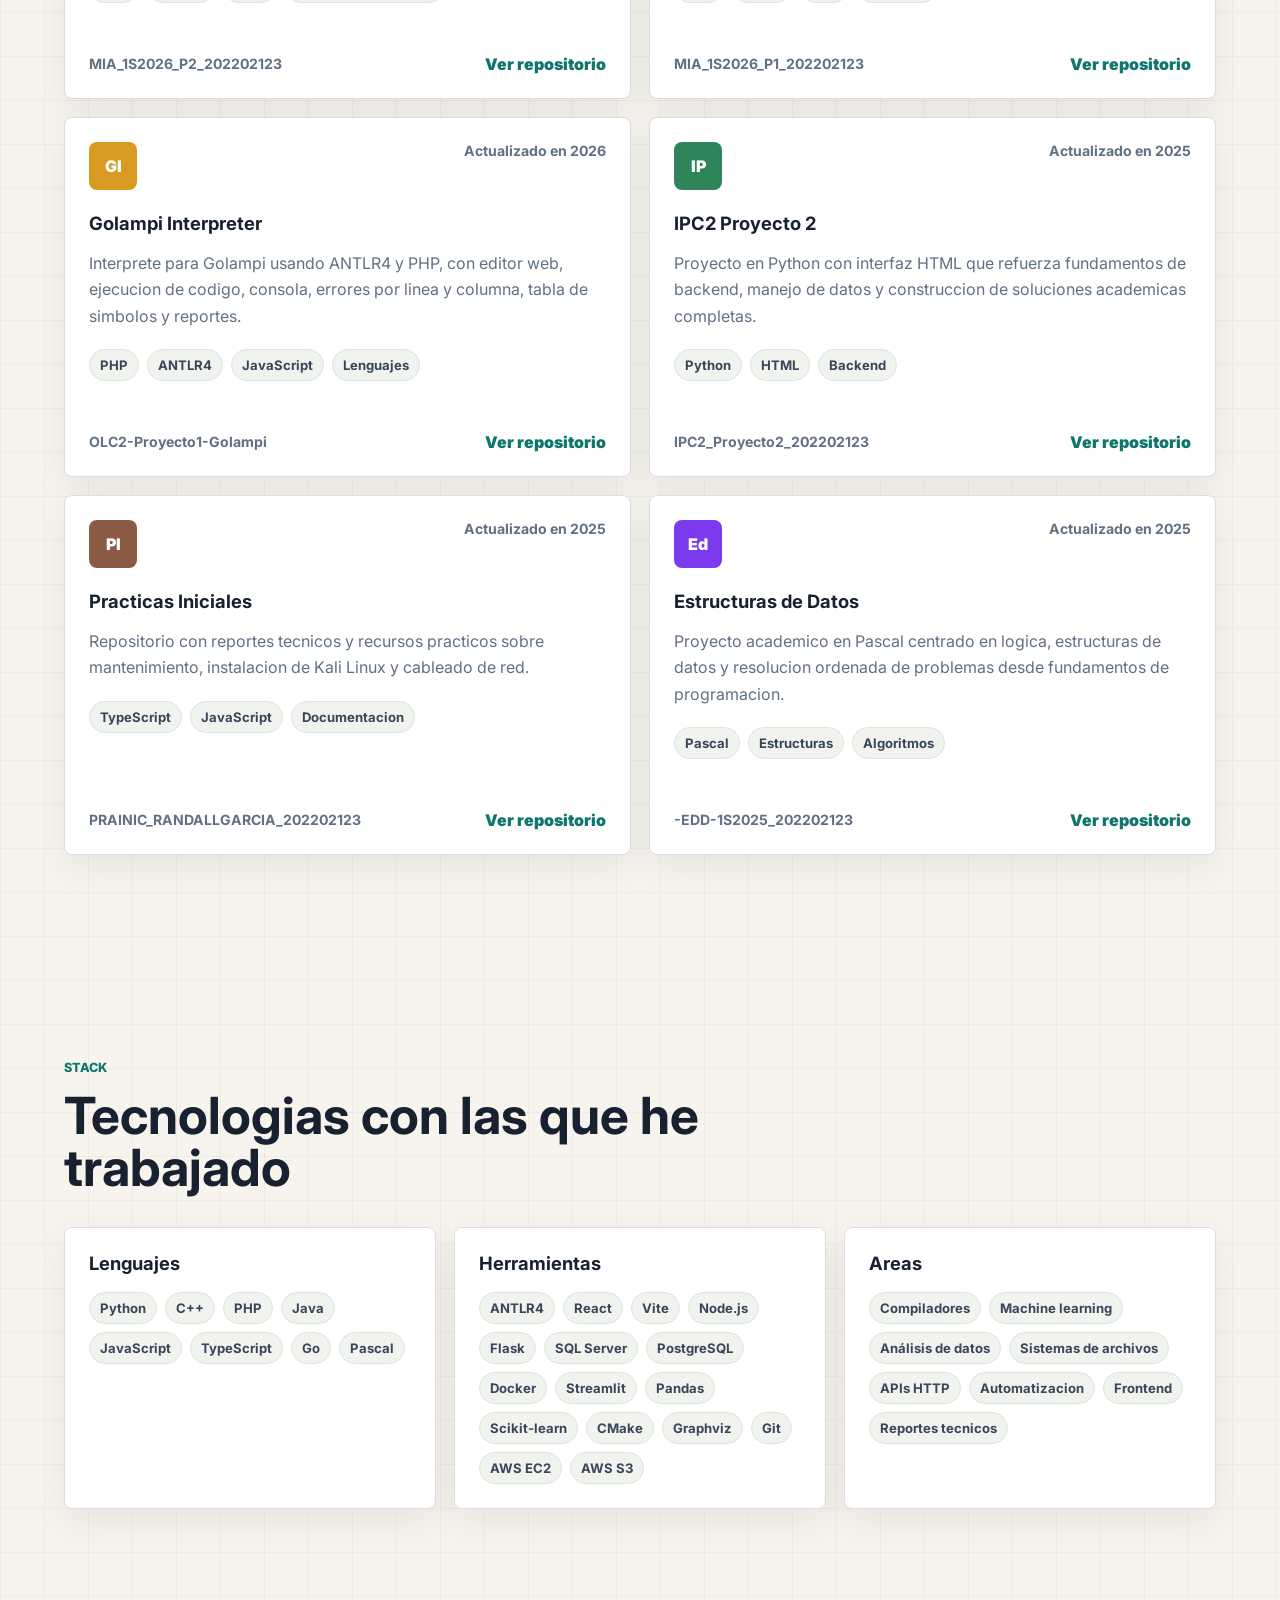
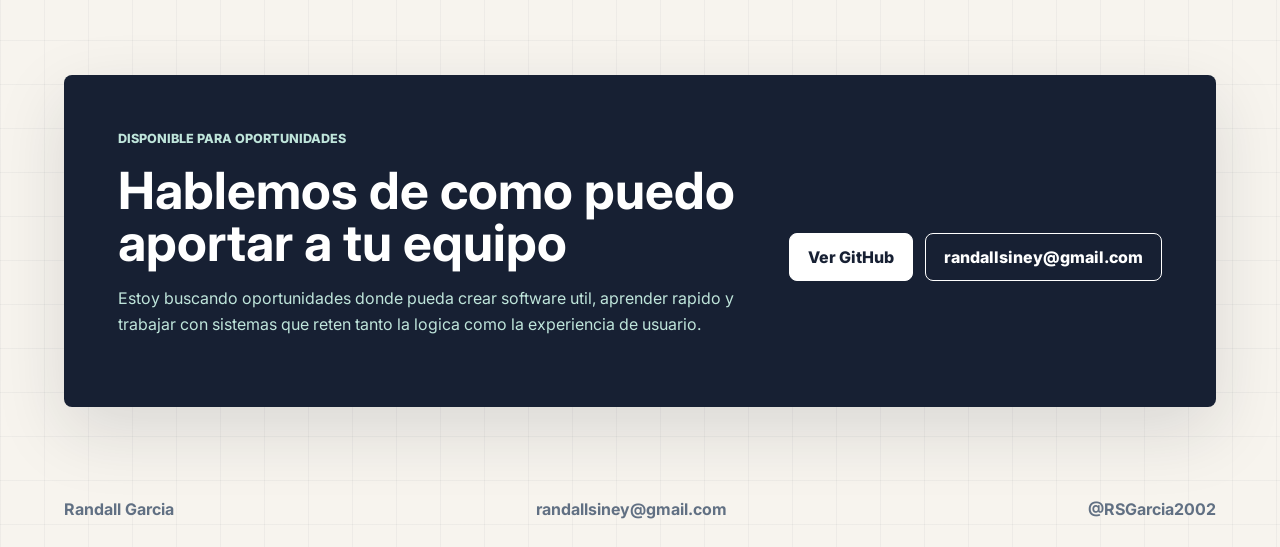
==== commit 2f04accc: "Showcase CreditGuard and TalentMosaic machine learning projects" ====
--- a/index.html
+++ b/index.html
@@ -107,7 +107,7 @@
         <div class="section-heading">
           <p class="eyebrow">Trabajo destacado</p>
           <h2>Proyectos relevantes de GitHub</h2>
-          <p>Selección actualizada en octubre de 2026: aplicaciones comerciales, APIs, bases de datos y proyectos de ingeniería.</p>
+          <p>Selección actualizada en octubre de 2026: machine learning, aplicaciones comerciales, APIs, bases de datos y proyectos de ingeniería.</p>
         </div>
         <div class="project-grid" id="projectGrid"></div>
       </section>
@@ -142,6 +142,9 @@
               <span>SQL Server</span>
               <span>PostgreSQL</span>
               <span>Docker</span>
+              <span>Streamlit</span>
+              <span>Pandas</span>
+              <span>Scikit-learn</span>
               <span>CMake</span>
               <span>Graphviz</span>
               <span>Git</span>
@@ -153,6 +156,8 @@
             <h3>Areas</h3>
             <div class="chips">
               <span>Compiladores</span>
+              <span>Machine learning</span>
+              <span>Análisis de datos</span>
               <span>Sistemas de archivos</span>
               <span>APIs HTTP</span>
               <span>Automatizacion</span>
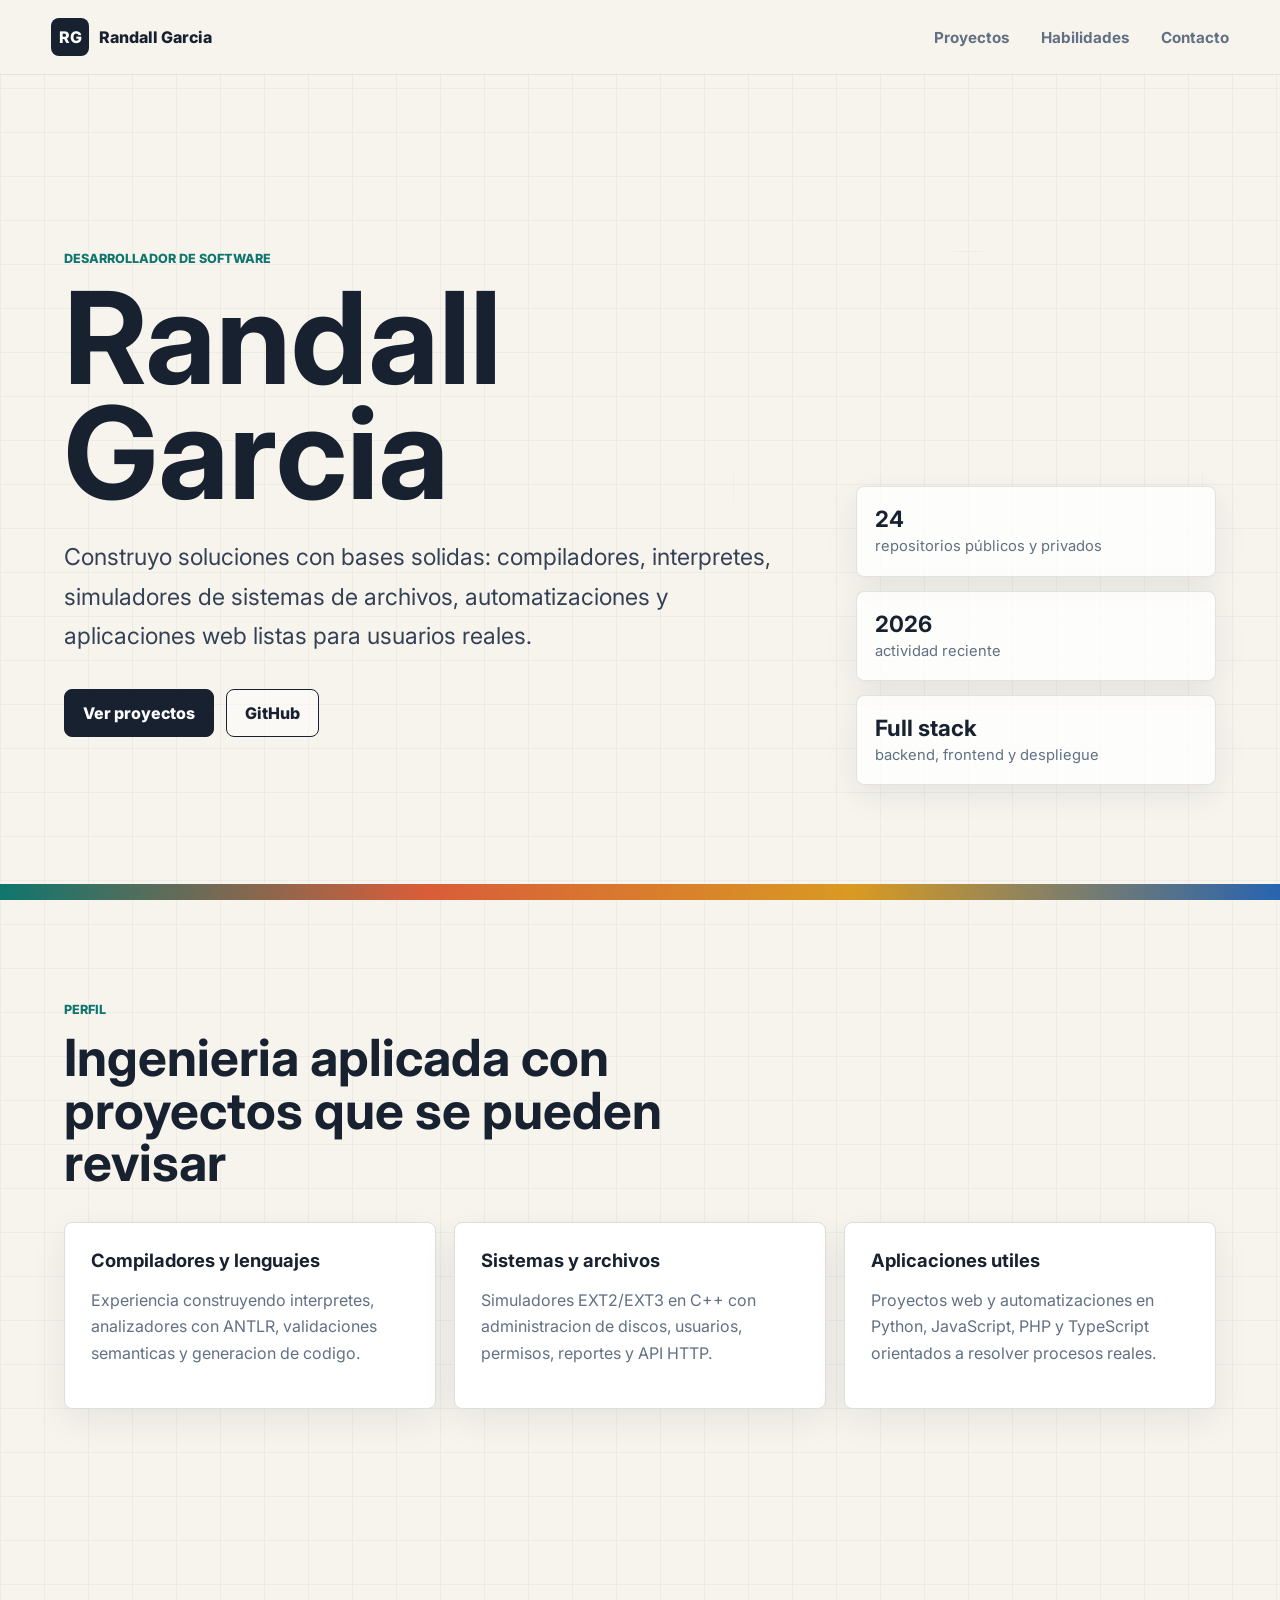
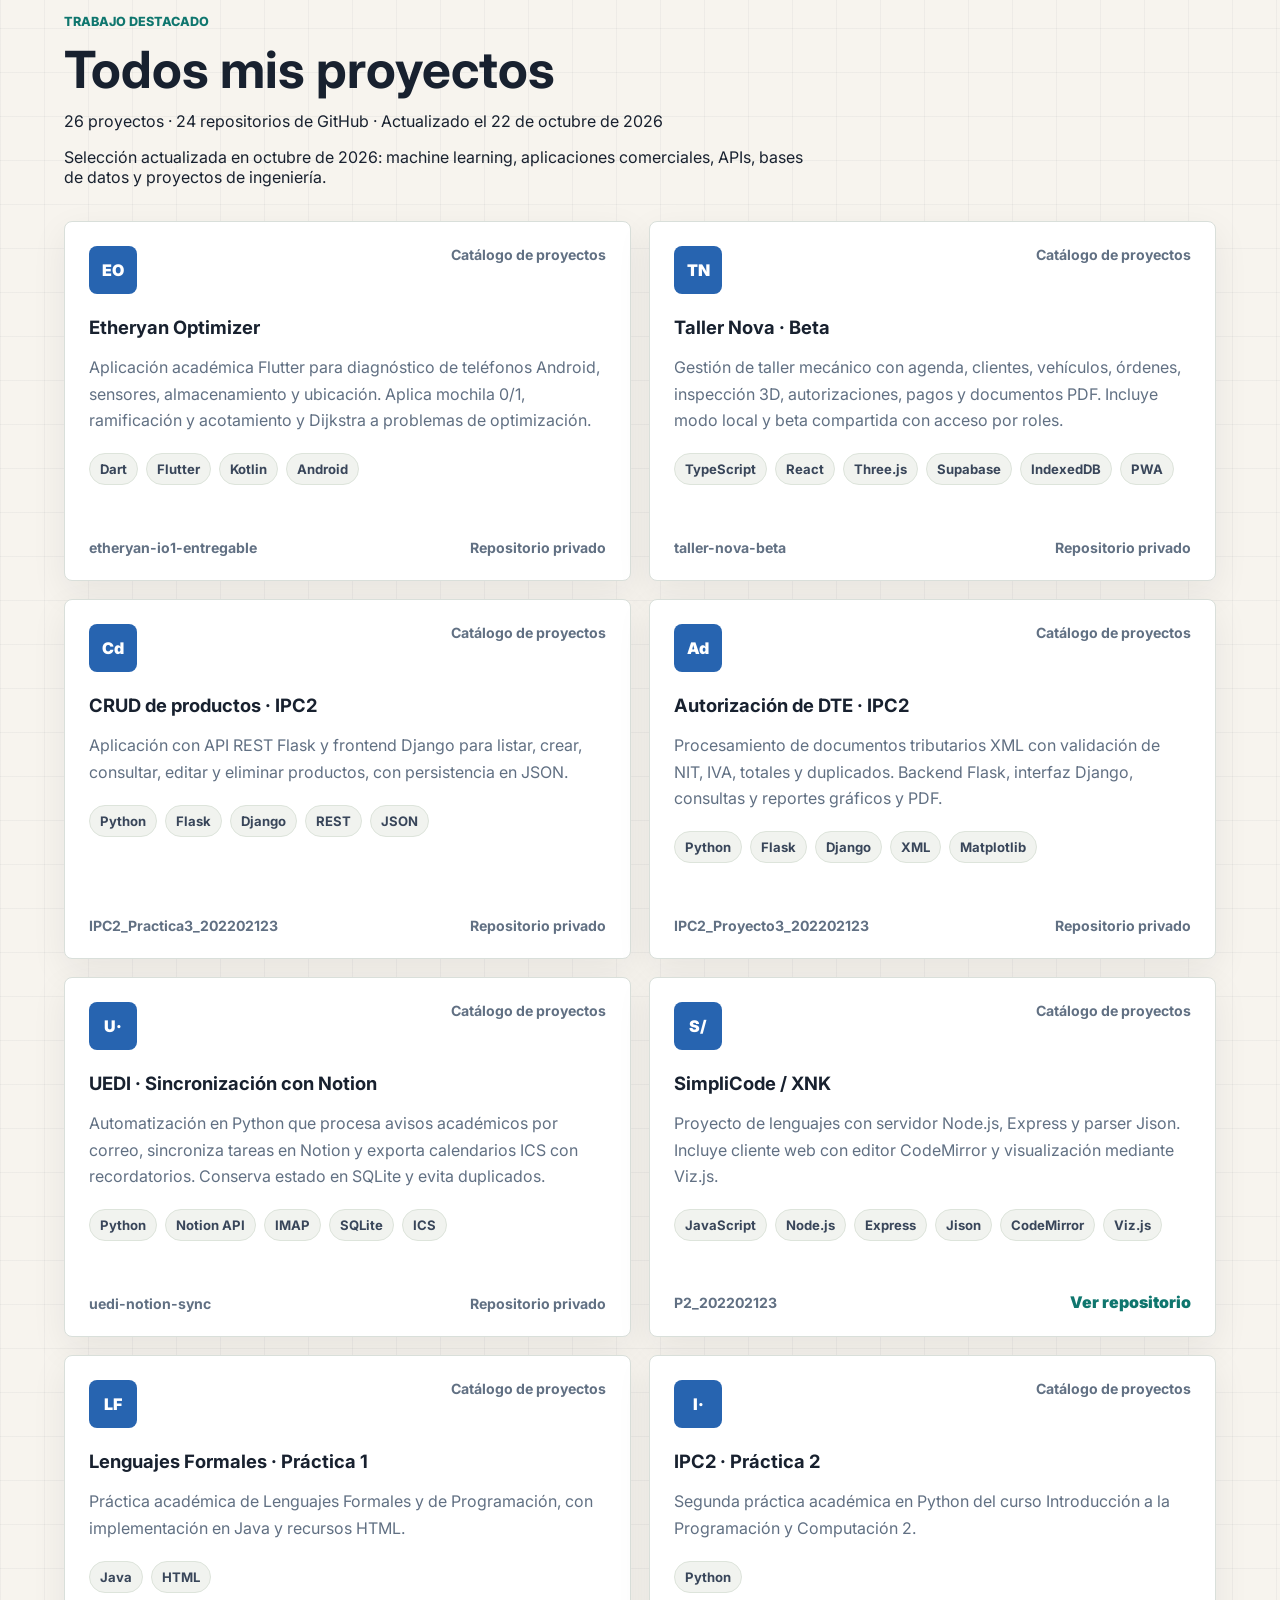
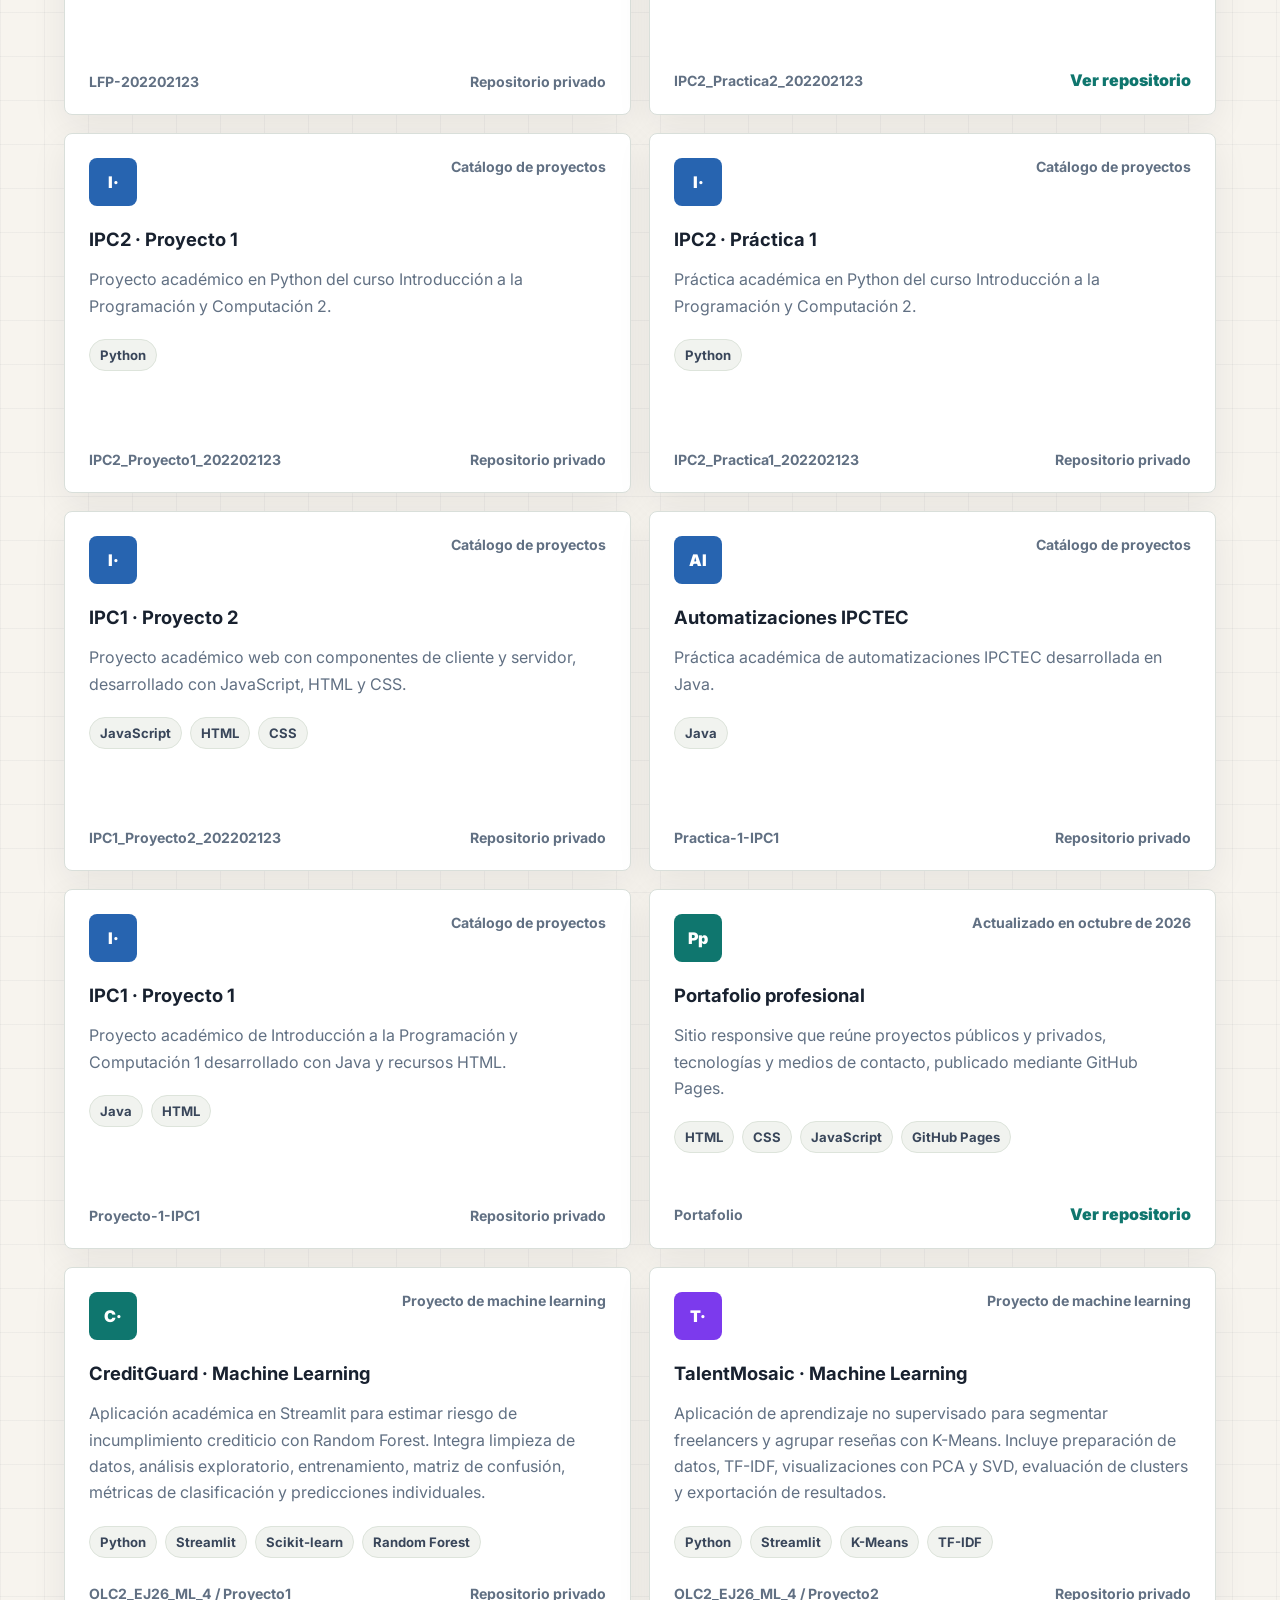
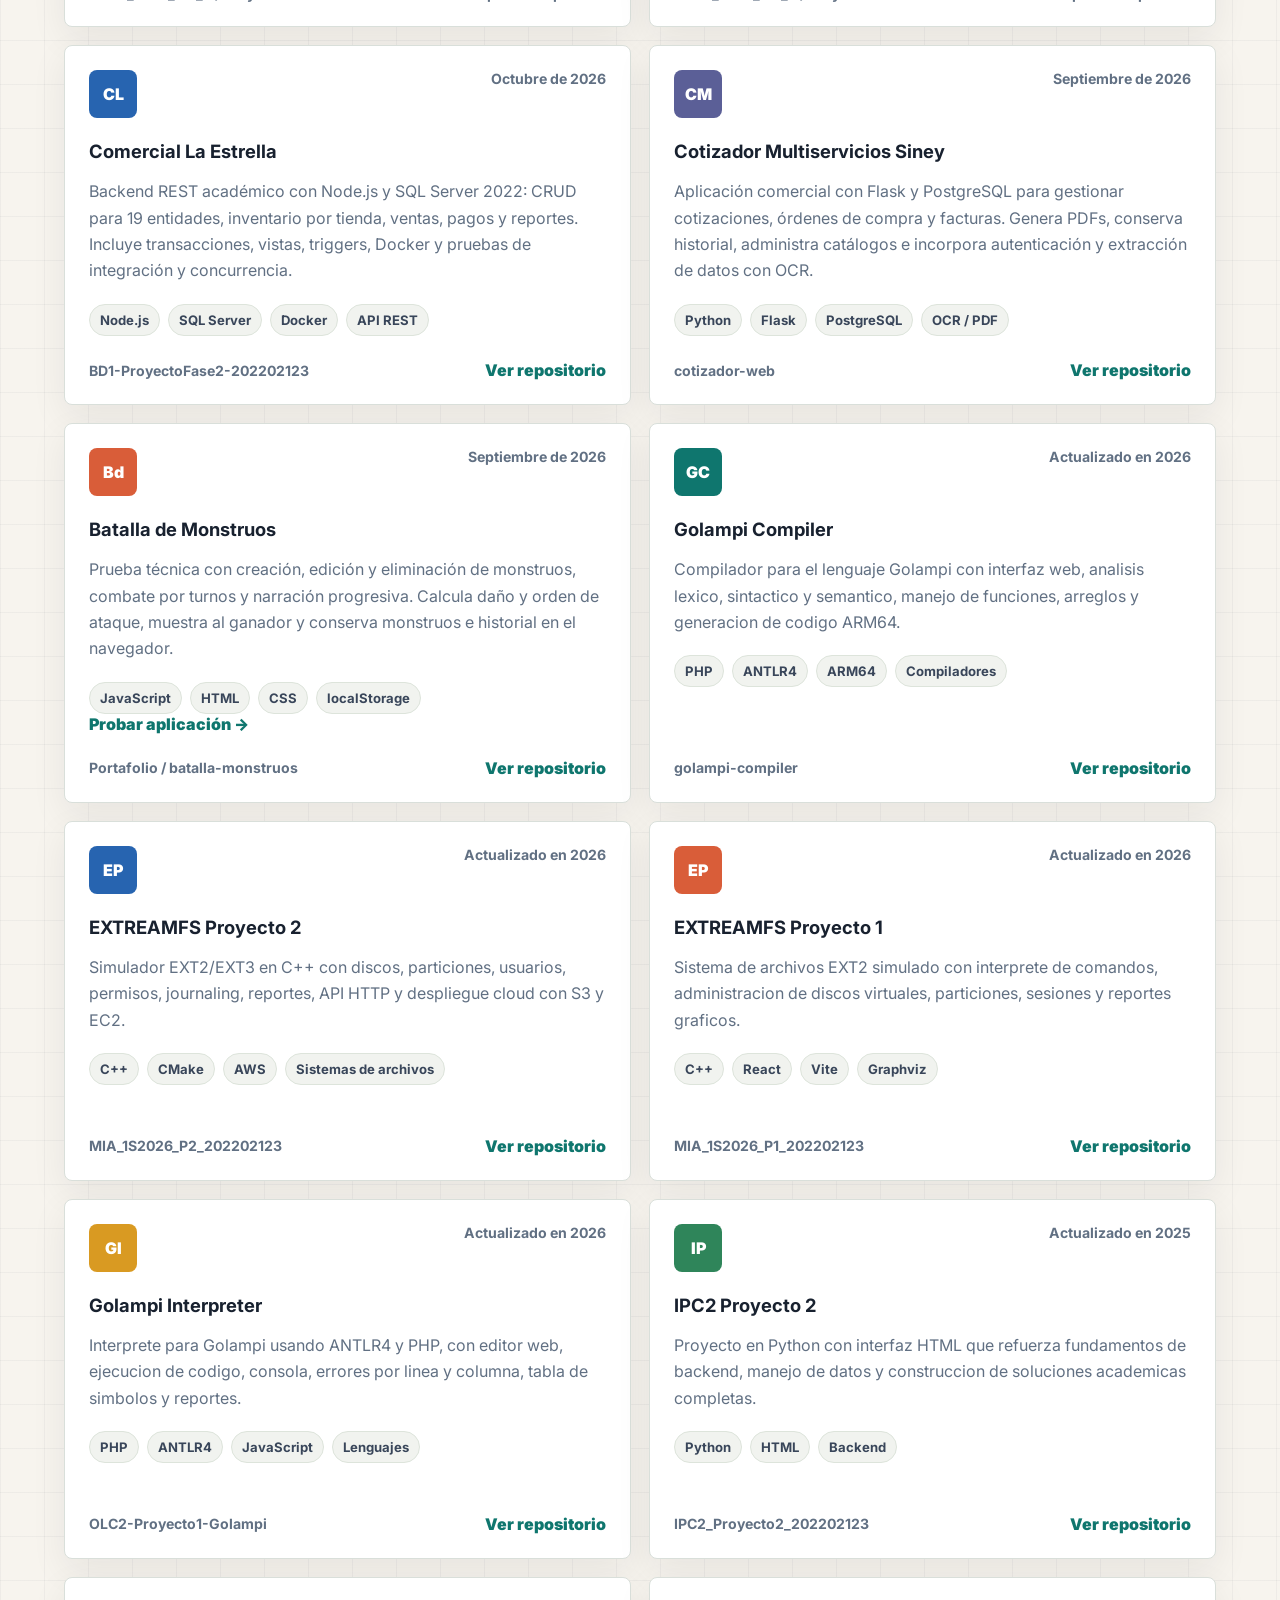
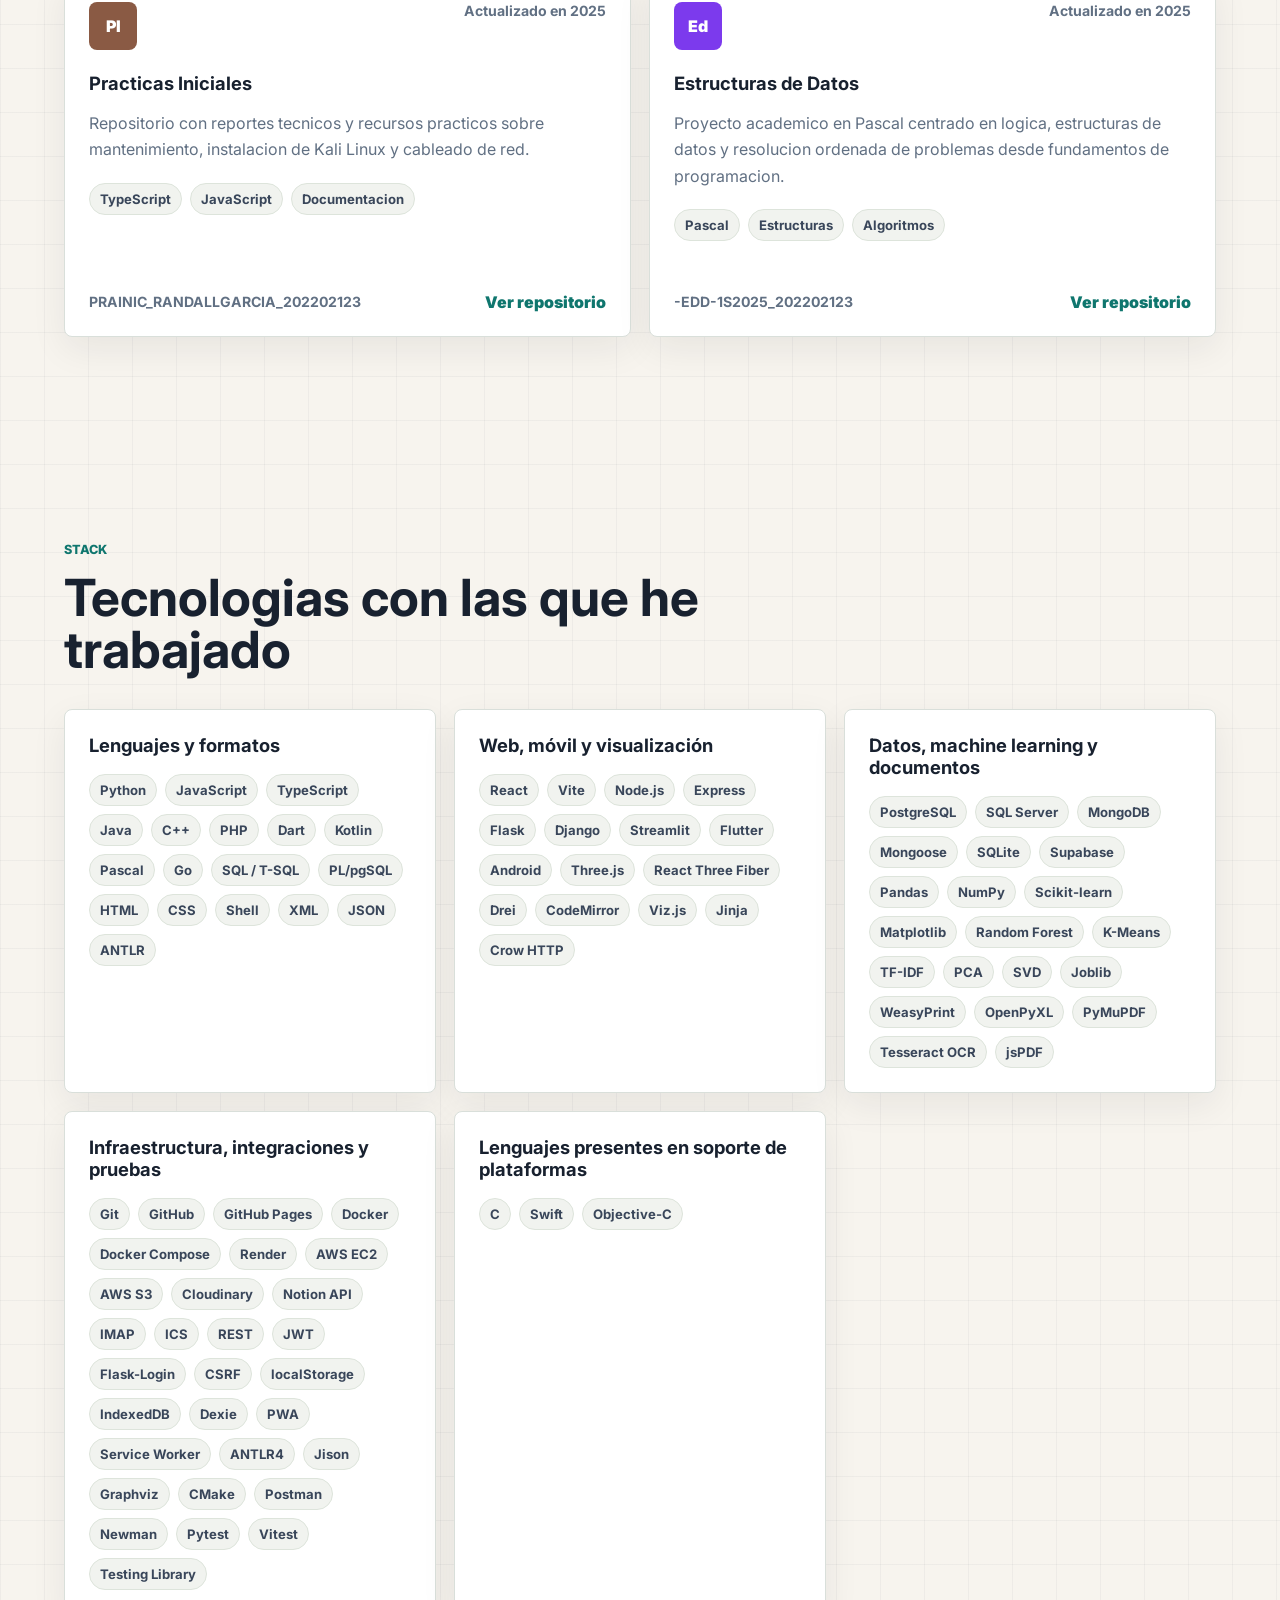
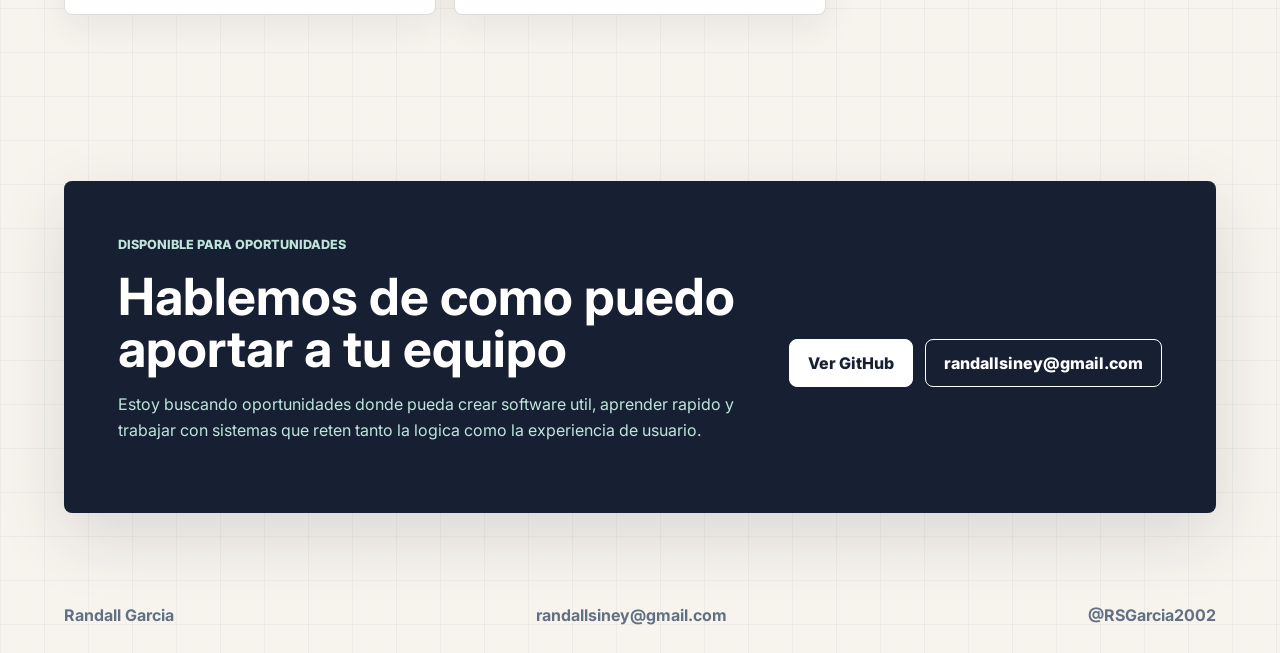
==== commit f7cfec20: "Complete portfolio catalog with all 24 repositories and technology stack" ====
--- a/index.html
+++ b/index.html
@@ -18,7 +18,7 @@
       href="https://fonts.googleapis.com/css2?family=Inter:wght@400;500;600;700;800&display=swap"
       rel="stylesheet"
     />
-    <link rel="stylesheet" href="styles.css" />
+    <link rel="stylesheet" href="styles.css?v=20261022-catalogo" />
   </head>
   <body>
     <header class="site-header">
@@ -59,8 +59,8 @@
         </div>
         <aside class="hero-panel" aria-label="Resumen profesional">
           <div>
-            <strong>12</strong>
-            <span>repositorios publicos</span>
+            <strong>24</strong>
+            <span>repositorios públicos y privados</span>
           </div>
           <div>
             <strong>2026</strong>
@@ -106,7 +106,8 @@
       <section class="section projects-section" id="proyectos">
         <div class="section-heading">
           <p class="eyebrow">Trabajo destacado</p>
-          <h2>Proyectos relevantes de GitHub</h2>
+          <h2>Todos mis proyectos</h2>
+          <p id="projectSummary" aria-live="polite"></p>
           <p>Selección actualizada en octubre de 2026: machine learning, aplicaciones comerciales, APIs, bases de datos y proyectos de ingeniería.</p>
         </div>
         <div class="project-grid" id="projectGrid"></div>
@@ -195,6 +196,6 @@
       <a href="https://github.com/RSGarcia2002" target="_blank" rel="noreferrer">@RSGarcia2002</a>
     </footer>
 
-    <script src="script.js"></script>
+    <script src="script.js?v=20261022-catalogo"></script>
   </body>
 </html>
